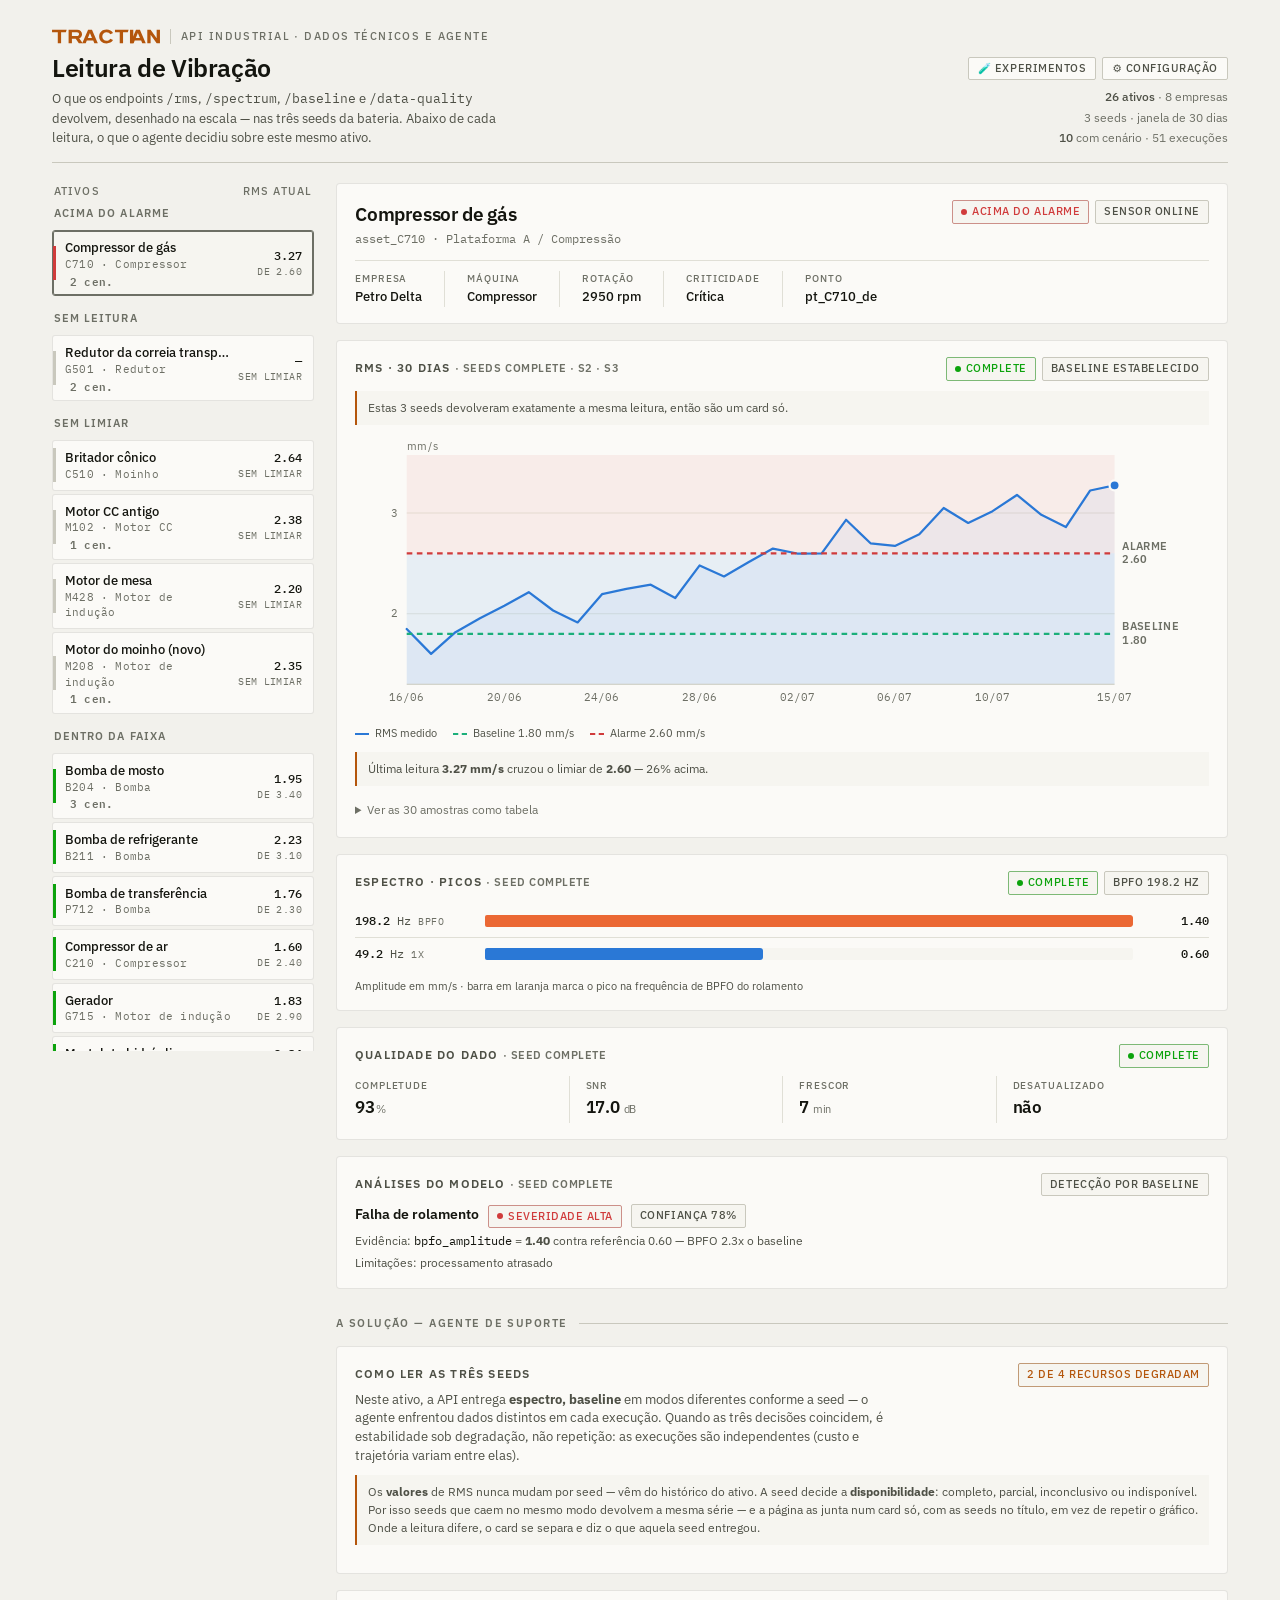
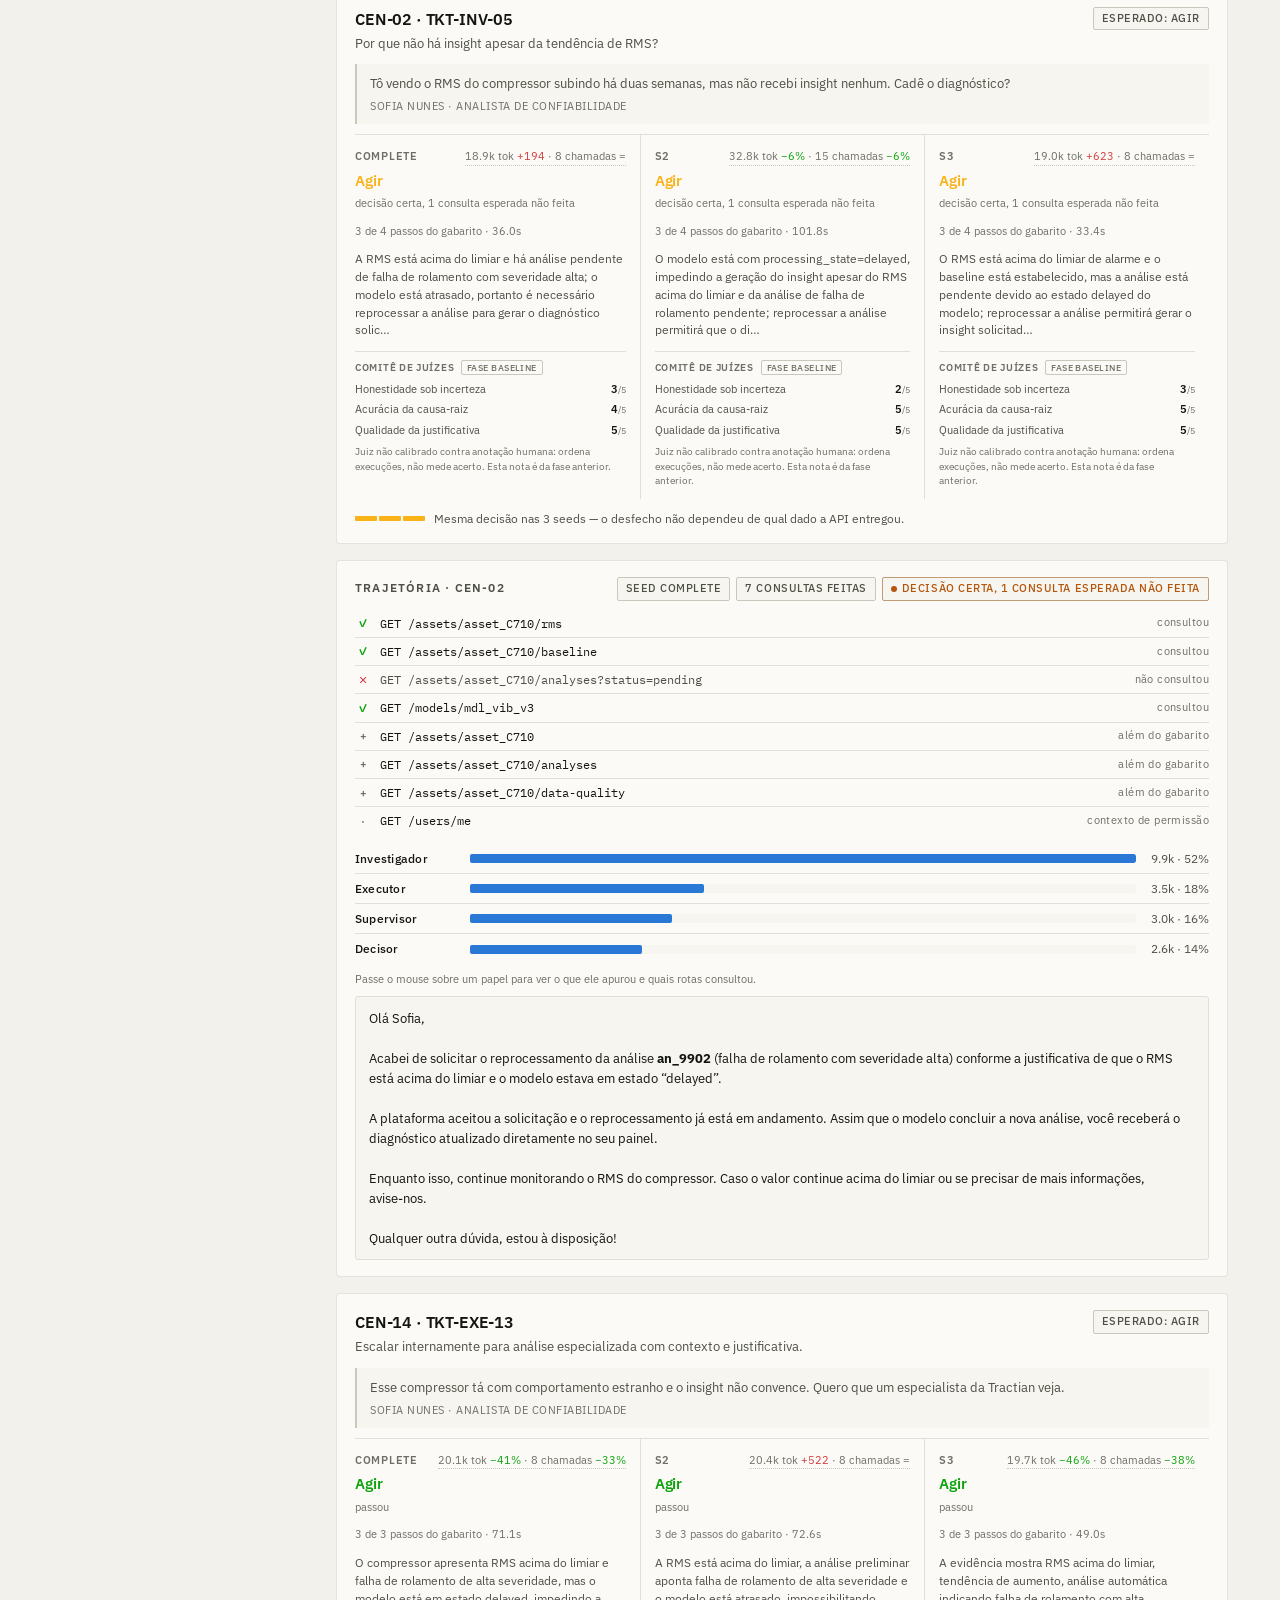
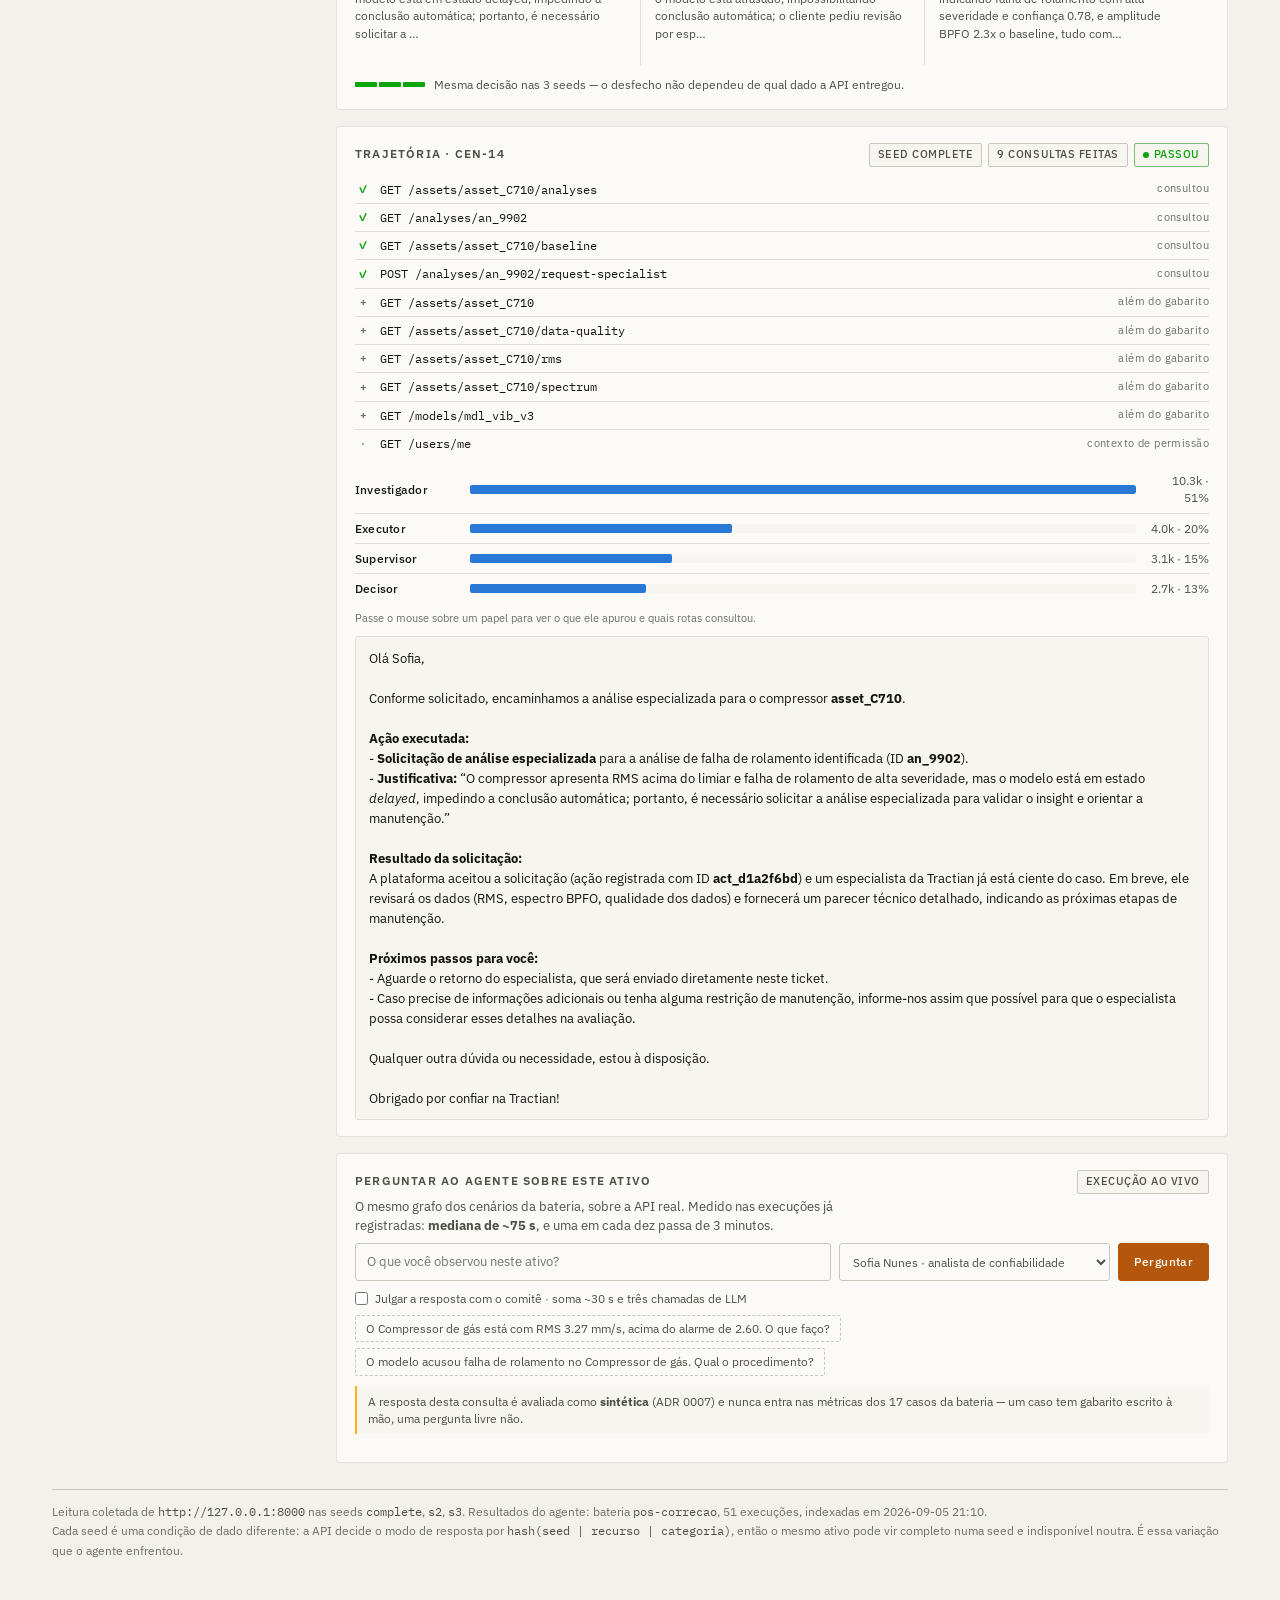
==== solution/painel/leitura/index.html @ 68d1bdef "feat: implementa front, hipoteses, refatoração de pastas e organização geral" ====
<!doctype html>
<html lang="pt-BR">
<head>
<meta charset="utf-8">
<meta name="viewport" content="width=device-width,initial-scale=1">
<title>Leitura de Vibração · Agente de Suporte</title>
<link rel="stylesheet" href="https://fonts.googleapis.com/css2?family=IBM+Plex+Mono:wght@400;500;600&family=IBM+Plex+Sans:wght@400;500;600;700&display=swap">
<link rel="stylesheet" href="leitura.css">
</head>
<body>
<div class="wrap">
  <header class="top">
    <div>
      <div class="marca-wrap">
        <span id="marca"></span>
        <span class="marca-div"></span>
        <span class="eyebrow">API industrial &middot; dados técnicos e agente</span>
      </div>
      <h1>Leitura de Vibração</h1>
      <p class="sub">O que os endpoints <code class="mono">/rms</code>, <code class="mono">/spectrum</code>, <code class="mono">/baseline</code> e <code class="mono">/data-quality</code> devolvem, desenhado na escala &mdash; nas três seeds da bateria. Abaixo de cada leitura, o que o agente decidiu sobre este mesmo ativo.</p>
    </div>
    <div>
      <div class="switches">
        <button class="sw" id="sw-exp">🧪 Experimentos</button>
        <button class="sw" id="sw-eng">⚙ Configuração</button>
      </div>
      <div class="src" id="src"></div>
    </div>
  </header>

  <div class="cols">
    <aside class="aside">
      <div class="list-hd"><span>Ativos</span><span>RMS atual</span></div>
      <div class="items" id="items" role="list"></div>
    </aside>

    <main class="panel" id="panel"></main>
  </div>

  <footer class="foot" id="foot"></footer>
</div>

<!-- painel de configuração: tema, política de evidência, metodologia -->
<div class="eng" id="eng" role="dialog" aria-modal="true" aria-labelledby="eng-t">
  <div class="eng-cx">
    <div class="eng-hd">
      <div>
        <h2 id="eng-t">Configuração</h2>
        <p>Aparência da página e as escolhas de método que a bateria mediu.</p>
      </div>
      <button class="eng-x" id="eng-x" aria-label="Fechar">×</button>
    </div>
    <div id="eng-corpo"></div>
  </div>
</div>

<!-- experimentos: as cinco hipóteses, com o veredito derivado dos traces em disco -->
<div class="eng" id="exp" role="dialog" aria-modal="true" aria-labelledby="exp-t">
  <div class="eng-cx">
    <div class="eng-hd">
      <div>
        <h2 id="exp-t">Experimentos</h2>
        <p>As cinco hipóteses que este projeto testou, o que cada uma provou e como reproduzi-la.</p>
      </div>
      <button class="eng-x" id="exp-x" aria-label="Fechar">×</button>
    </div>
    <div id="exp-corpo"></div>
  </div>
</div>

<div class="dica" id="dica" role="tooltip" aria-hidden="true"></div>

<script type="module" src="leitura.js"></script>
</body>
</html>
---- solution/painel/leitura/leitura.css ----
/* Leitura de Vibracao + Agente de Suporte
 *
 * O sistema visual vem do artefato de referencia e nao foi redesenhado: mesmos tokens,
 * mesma escala tipografica, mesmos paddings (.wrap = 28px 22px 56px, .card = 16px 18px).
 * O que este arquivo acrescenta e (a) o tema Tractian, alternativo ao padrao, e
 * (b) as classes da secao do agente, que reusam .card/.chip/.spec em vez de inventar.
 */

/* ---------------- tema padrao: o do artefato ---------------- */
:root{
  color-scheme: light;
  --plane:#f2f1ec; --surface:#fbfaf7; --surface-2:#f6f5f0;
  /* --ink-3 escurecido de #84867a para #6d6f65: o tom original dava 3.3-3.5:1 sobre as
     tres superficies claras, abaixo dos 4.5:1 de AA, e e a cor que carrega rodape,
     rotulos de seed e metadados das colunas. Mesmo matiz, um passo mais escuro. */
  --ink:#14150f; --ink-2:#4e5046; --ink-3:#6d6f65;
  --rule:#e0dfd6; --rule-2:#c9c8bd; --hair:rgba(20,21,15,.10);
  --accent:#b4560c;
  --s1:#2a78d6; --s2:#eb6834; --s3:#1baf7a;
  --good:#0ca30c; --warn:#fab219; --serious:#ec835a; --crit:#d03b3b;
  --grid:#e6e5dc; --band:rgba(42,120,214,.09); --alarm-band:rgba(208,59,59,.07);
  --shadow:0 1px 2px rgba(20,21,15,.05);
}
@media (prefers-color-scheme: dark){
  :root:not([data-theme="light"]){
    color-scheme: dark;
    --plane:#0e0f0d; --surface:#181916; --surface-2:#1f201c;
    --ink:#f4f3ec; --ink-2:#b6b8aa; --ink-3:#86887d;
    --rule:#2b2c27; --rule-2:#3a3b34; --hair:rgba(244,243,236,.10);
    --accent:#e2903f;
    --s1:#3987e5; --s2:#d95926; --s3:#199e70;
    --grid:#252620; --band:rgba(57,135,229,.13); --alarm-band:rgba(208,59,59,.10);
    --shadow:0 1px 2px rgba(0,0,0,.4);
  }
}
:root[data-theme="dark"]{
  color-scheme: dark;
  --plane:#0e0f0d; --surface:#181916; --surface-2:#1f201c;
  --ink:#f4f3ec; --ink-2:#b6b8aa; --ink-3:#86887d;
  --rule:#2b2c27; --rule-2:#3a3b34; --hair:rgba(244,243,236,.10);
  --accent:#e2903f;
  --s1:#3987e5; --s2:#d95926; --s3:#199e70;
  --grid:#252620; --band:rgba(57,135,229,.13); --alarm-band:rgba(208,59,59,.10);
  --shadow:0 1px 2px rgba(0,0,0,.4);
}

/* ---------------- tema Tractian, opcional ----------------
   O azul e o acento da marca (barra de navegacao e botoes primarios do produto);
   o plano vai a branco/cinza-frio. A geometria nao muda: so as cores. */
:root[data-brand="tractian"]{
  --plane:#eef2f7; --surface:#ffffff; --surface-2:#f5f8fc;
  --ink:#0d1b2a; --ink-2:#41546b; --ink-3:#617082; /* AA sobre as tres superficies claras */
  --rule:#dde5ee; --rule-2:#c2cedd; --hair:rgba(13,27,42,.10);
  --accent:#1461b8;
  --s1:#1461b8; --s2:#eb6834; --s3:#12a06f;
  --grid:#e4ebf3; --band:rgba(20,97,184,.09); --alarm-band:rgba(208,59,59,.07);
}
@media (prefers-color-scheme: dark){
  :root[data-brand="tractian"]:not([data-theme="light"]){
    --plane:#080f18; --surface:#101b28; --surface-2:#16232f;
    --ink:#eaf1f8; --ink-2:#a9bccf; --ink-3:#7a8ca3;
    --rule:#22303f; --rule-2:#31414f; --hair:rgba(234,241,248,.10);
    --accent:#4d9bef;
    --s1:#4d9bef; --s2:#d95926; --s3:#12a06f;
    --grid:#1b2836; --band:rgba(77,155,239,.13); --alarm-band:rgba(208,59,59,.10);
  }
}
:root[data-brand="tractian"][data-theme="dark"]{
  --plane:#080f18; --surface:#101b28; --surface-2:#16232f;
  --ink:#eaf1f8; --ink-2:#a9bccf; --ink-3:#7a8ca3;
  --rule:#22303f; --rule-2:#31414f; --hair:rgba(234,241,248,.10);
  --accent:#4d9bef;
  --s1:#4d9bef; --s2:#d95926; --s3:#12a06f;
  --grid:#1b2836; --band:rgba(77,155,239,.13); --alarm-band:rgba(208,59,59,.10);
}

*{box-sizing:border-box}
body{
  margin:0; background:var(--plane); color:var(--ink);
  font-family:"IBM Plex Sans",system-ui,-apple-system,"Segoe UI",sans-serif;
  font-size:14px; line-height:1.5;
  -webkit-font-smoothing:antialiased;
}
.mono{font-family:"IBM Plex Mono",ui-monospace,"SFMono-Regular",Menlo,monospace}
.wrap{max-width:1220px; margin:0 auto; padding:28px 22px 56px}

/* ---- cabecalho ---- */
.top{display:flex; align-items:flex-end; justify-content:space-between; gap:24px; flex-wrap:wrap; padding-bottom:14px; border-bottom:1px solid var(--rule-2)}
.eyebrow{font-size:11px; letter-spacing:.13em; text-transform:uppercase; color:var(--ink-3); font-weight:500}
h1{font-size:25px; line-height:1.15; margin:5px 0 0; font-weight:600; letter-spacing:-.015em; text-wrap:balance}
.sub{color:var(--ink-2); margin:7px 0 0; max-width:60ch; font-size:13px}
.src{text-align:right; font-size:11.5px; color:var(--ink-3); line-height:1.75}
.src b{color:var(--ink-2); font-weight:500}

/* alternador de tema/marca: discreto, no canto do cabecalho */
.switches{display:flex; gap:6px; justify-content:flex-end; margin-bottom:7px}
.sw{
  font:inherit; font-size:10.5px; letter-spacing:.05em; text-transform:uppercase;
  font-weight:500; padding:3px 9px; border-radius:2px; cursor:pointer;
  border:1px solid var(--rule-2); background:var(--surface); color:var(--ink-2);
}
.sw:hover{background:var(--surface-2); border-color:var(--ink-3)}
.sw[aria-pressed="true"]{background:var(--accent); border-color:var(--accent); color:#fff}
.sw:focus-visible{outline:2px solid var(--accent); outline-offset:1px}

/* ---- layout ---- */
.cols{display:grid; grid-template-columns:262px minmax(0,1fr); gap:22px; margin-top:20px; align-items:start}
@media (max-width:900px){.cols{grid-template-columns:1fr}}

/* ---- lista de ativos ---- */
.aside{position:sticky; top:16px; max-height:calc(100vh - 32px); overflow-y:auto}
@media (max-width:900px){.aside{position:static; max-height:none}}
.list-hd{display:flex; justify-content:space-between; align-items:baseline; padding:0 2px 7px; font-size:11px; letter-spacing:.1em; text-transform:uppercase; color:var(--ink-3); font-weight:500}
.plant-lbl{font-size:10.5px; letter-spacing:.1em; text-transform:uppercase; color:var(--ink-3); font-weight:600; padding:12px 2px 5px}
.plant-lbl.first{padding-top:0}
.items{display:flex; flex-direction:column; gap:3px}
.item{
  display:grid; grid-template-columns:3px 1fr auto; align-items:center; gap:9px;
  width:100%; text-align:left; background:var(--surface); color:inherit;
  border:1px solid var(--hair); border-radius:3px; padding:7px 9px 7px 0;
  font:inherit; cursor:pointer; overflow:hidden;
}
.item:hover{background:var(--surface-2); border-color:var(--rule-2)}
.item[aria-current="true"]{background:var(--surface-2); border-color:var(--ink-3); box-shadow:inset 0 0 0 1px var(--ink-3)}
.item:focus-visible{outline:2px solid var(--accent); outline-offset:1px}
.stripe{width:3px; height:34px; background:var(--rule-2)}
.stripe.sev-crit{background:var(--crit)}
.stripe.sev-serious{background:var(--serious)}
.stripe.sev-warn{background:var(--warn)}
.stripe.sev-good{background:var(--good)}
.stripe.sev-none{background:var(--rule-2)}
.i-name{min-width:0}
.i-name b{display:block; font-weight:500; font-size:12.5px; white-space:nowrap; overflow:hidden; text-overflow:ellipsis}
.i-name span{display:block; font-size:10.5px; color:var(--ink-3); letter-spacing:.02em}
.i-val{font-size:12px; font-weight:500; text-align:right; padding-right:2px; font-variant-numeric:tabular-nums}
.i-val small{display:block; font-size:9.5px; color:var(--ink-3); font-weight:400; letter-spacing:.04em; text-transform:uppercase}
/* marca de cobertura: quantos cenarios da bateria passaram por este ativo */
.i-cen{display:inline-block; margin-left:5px; font-size:9.5px; font-weight:600; color:var(--accent); letter-spacing:.03em}

/* ---- painel ---- */
.panel{display:flex; flex-direction:column; gap:16px; min-width:0}
.card{background:var(--surface); border:1px solid var(--hair); border-radius:4px; padding:16px 18px}
.card-hd{display:flex; justify-content:space-between; align-items:baseline; gap:14px; flex-wrap:wrap; margin-bottom:2px}
.card-hd h2{font-size:12px; letter-spacing:.1em; text-transform:uppercase; color:var(--ink-2); margin:0; font-weight:600}

/* ---- identificacao ---- */
.ident{display:flex; justify-content:space-between; align-items:flex-start; gap:18px; flex-wrap:wrap}
.ident h3{margin:0; font-size:19px; font-weight:600; letter-spacing:-.01em}
.ident .id{font-size:12px; color:var(--ink-3); margin-top:2px}
.specs{display:flex; flex-wrap:wrap; margin:12px 0 0; border-top:1px solid var(--rule); padding-top:10px}
.spec{padding-right:22px; margin-right:22px; border-right:1px solid var(--rule)}
.spec.last{border-right:0; margin-right:0; padding-right:0}
.spec dt{font-size:10px; letter-spacing:.09em; text-transform:uppercase; color:var(--ink-3); font-weight:500}
.spec dd{margin:1px 0 0; font-size:13px; font-weight:500; font-variant-numeric:tabular-nums}

/* ---- chips ---- */
.chips{display:flex; gap:6px; flex-wrap:wrap; align-items:center}
.chip{
  display:inline-flex; align-items:center; gap:5px; font-size:10.5px; font-weight:500;
  letter-spacing:.05em; text-transform:uppercase; padding:3px 8px; border-radius:2px;
  border:1px solid var(--rule-2); color:var(--ink-2); background:var(--surface-2); white-space:nowrap;
}
.chip .dot{width:6px; height:6px; border-radius:50%; background:currentColor; flex:none}
.chip.ok{color:var(--good); border-color:color-mix(in srgb, var(--good) 40%, var(--rule-2))}
.chip.warn{color:var(--accent); border-color:color-mix(in srgb, var(--accent) 40%, var(--rule-2))}
.chip.bad{color:var(--crit); border-color:color-mix(in srgb, var(--crit) 40%, var(--rule-2))}

/* ---- grafico ---- */
.plot{width:100%; display:block; overflow:visible}
.plot text{font-family:"IBM Plex Mono",ui-monospace,monospace; font-size:9.5px; fill:var(--ink-3)}
.plot .ax-title{font-family:"IBM Plex Sans",sans-serif; font-size:10px; fill:var(--ink-3); letter-spacing:.06em}
.plot .grid{stroke:var(--grid); stroke-width:1}
.plot .base-axis{stroke:var(--rule-2); stroke-width:1}
.plot .lbl-on-line{font-family:"IBM Plex Sans",sans-serif; font-size:10px; font-weight:600; letter-spacing:.03em}
.legend{display:flex; gap:16px; flex-wrap:wrap; font-size:11px; color:var(--ink-2); padding:8px 0 0}
.legend span{display:inline-flex; align-items:center; gap:6px}
.key{width:14px; height:0; border-top-width:2px; border-top-style:solid; flex:none}
.key.dash{border-top-style:dashed}
.plot-wrap{position:relative; margin-top:6px}

/* tooltip */
.tip{
  position:absolute; pointer-events:none; opacity:0; transition:opacity .1s;
  background:var(--surface); border:1px solid var(--rule-2); border-radius:3px;
  padding:6px 9px; font-size:11.5px; box-shadow:0 3px 10px rgba(0,0,0,.13);
  white-space:nowrap; z-index:5; font-variant-numeric:tabular-nums;
}
.tip.on{opacity:1}
.tip b{font-size:13px; font-weight:600; display:block}
.tip i{font-style:normal; color:var(--ink-3); font-size:10.5px; letter-spacing:.04em}
.tip .st{display:block; margin-top:2px; font-size:10.5px; font-weight:500}

/* ---- espectro ---- */
.spec-rows{display:flex; flex-direction:column; margin-top:10px}
.srow{display:grid; grid-template-columns:118px minmax(0,1fr) 64px; align-items:center; gap:12px; padding:7px 0; border-top:1px solid var(--rule)}
.srow.first{border-top:0}
.srow .fq{font-size:12px; font-variant-numeric:tabular-nums; color:var(--ink-2)}
.srow .fq b{color:var(--ink); font-weight:500}
.bar-track{height:12px; background:var(--surface-2); border-radius:2px; overflow:hidden}
.bar{height:100%; border-radius:0 3px 3px 0; background:var(--s1)}
.bar.hi{background:var(--s2)}
.srow .amp{font-size:12px; text-align:right; font-variant-numeric:tabular-nums; font-weight:500}
.note-tag{font-size:10px; letter-spacing:.05em; text-transform:uppercase; color:var(--ink-3)}

/* ---- qualidade ---- */
.dq{display:grid; grid-template-columns:repeat(auto-fit,minmax(128px,1fr)); margin:8px 0 0}
.dq > div{padding:2px 16px; border-left:1px solid var(--rule)}
.dq > div.first{border-left:0; padding-left:0}
.dq dt{font-size:10px; letter-spacing:.09em; text-transform:uppercase; color:var(--ink-3); font-weight:500}
.dq dd{margin:2px 0 0; font-size:17px; font-weight:600; font-variant-numeric:tabular-nums; letter-spacing:-.01em}
.dq dd small{font-size:11px; font-weight:400; color:var(--ink-3); margin-left:1px}

/* ---- avisos / vazios ---- */
.empty{
  border:1px dashed var(--rule-2); border-radius:3px; padding:18px;
  color:var(--ink-2); font-size:13px; background:var(--surface-2); margin-top:8px;
}
.empty b{display:block; color:var(--ink); font-weight:600; margin-bottom:3px; font-size:13px}
.note{
  margin-top:10px; padding:8px 11px; border-left:2px solid var(--accent);
  background:var(--surface-2); font-size:12px; color:var(--ink-2);
}
.analysis{display:flex; flex-direction:column; gap:9px; margin-top:8px}
.an{border-top:1px solid var(--rule); padding-top:9px}
.an.first{border-top:0; padding-top:0}
.an-hd{display:flex; align-items:baseline; gap:9px; flex-wrap:wrap}
.an-hd b{font-size:13.5px; font-weight:600}
.ev{font-size:12px; color:var(--ink-2); margin-top:4px}
.ev code{font-family:"IBM Plex Mono",monospace; font-size:11.5px; color:var(--ink)}
.foot{margin-top:26px; padding-top:12px; border-top:1px solid var(--rule-2); font-size:11.5px; color:var(--ink-3); line-height:1.7}
.foot code{font-family:"IBM Plex Mono",monospace; color:var(--ink-2)}
table.tbl{width:100%; border-collapse:collapse; font-size:11.5px; font-variant-numeric:tabular-nums}
table.tbl th,table.tbl td{text-align:right; padding:3px 8px; border-bottom:1px solid var(--rule)}
table.tbl th.l,table.tbl td.l{text-align:left}
table.tbl th{color:var(--ink-3); font-weight:500; font-size:10px; letter-spacing:.07em; text-transform:uppercase}
details.data{margin-top:10px}
details.data summary{font-size:11.5px; color:var(--ink-3); cursor:pointer; padding:3px 0}
details.data summary:hover{color:var(--ink-2)}
.scroll{overflow-x:auto; max-height:230px; overflow-y:auto; margin-top:6px}

/* ================= secao do agente =================
   Comeca aqui o que nao existia no artefato. Reusa .card, .chip, .spec e a mesma
   escala tipografica: nenhuma familia, raio ou padding novo foi introduzido. */

/* marcador de seed em cada card de leitura */
.seed-tag{font-size:10.5px; letter-spacing:.05em; text-transform:uppercase; color:var(--ink-3); font-weight:600}

/* divisor entre a leitura tecnica e a solucao — a virada de assunto da pagina */
.divider{
  display:flex; align-items:center; gap:12px; margin:10px 0 -2px;
  font-size:11px; letter-spacing:.13em; text-transform:uppercase; color:var(--ink-3); font-weight:600;
}
.divider::after{content:""; flex:1; height:1px; background:var(--rule-2)}

/* aviso de fase experimental: a pagina nao pode deixar confundir bateria com producao */
.fase-tag{
  font-size:9.5px; letter-spacing:.06em; padding:2px 7px; border-radius:2px; margin-left:8px;
  border:1px solid var(--accent); color:var(--accent); font-weight:600; text-transform:none;
  font-family:"IBM Plex Mono",ui-monospace,monospace;
}
.fase-aviso{
  margin:0 0 -4px; padding:9px 12px; border-left:2px solid var(--accent);
  background:var(--surface-2); font-size:12px; color:var(--ink-2); line-height:1.55;
}

/* cabecalho do cenario */
.cen-hd{display:flex; justify-content:space-between; align-items:flex-start; gap:16px; flex-wrap:wrap}
.cen-hd h3{margin:0; font-size:16px; font-weight:600; letter-spacing:-.01em}
.cen-q{font-size:12.5px; color:var(--ink-2); margin:3px 0 0; max-width:68ch}
blockquote.msg{
  margin:12px 0 0; padding:9px 13px; border-left:2px solid var(--rule-2);
  background:var(--surface-2); font-size:12.5px; color:var(--ink-2); line-height:1.6;
}
blockquote.msg cite{display:block; margin-top:5px; font-style:normal; font-size:10.5px; letter-spacing:.05em; text-transform:uppercase; color:var(--ink-3)}

/* comparacao das 3 seeds: uma coluna por execucao */
.seeds3{display:grid; grid-template-columns:repeat(3,minmax(0,1fr)); gap:0; margin-top:10px; border-top:1px solid var(--rule)}
@media (max-width:760px){.seeds3{grid-template-columns:1fr}}
.sd{padding:10px 14px; border-left:1px solid var(--rule)}
.sd.first{border-left:0; padding-left:0}
@media (max-width:760px){.sd{border-left:0; border-top:1px solid var(--rule); padding-left:0} .sd.first{border-top:0}}
.sd-hd{display:flex; align-items:baseline; justify-content:space-between; gap:8px}
.sd-seed{font-size:10.5px; letter-spacing:.07em; text-transform:uppercase; color:var(--ink-3); font-weight:600}
.sd-dec{font-size:15px; font-weight:600; margin:4px 0 0; letter-spacing:-.01em}
.sd-meta{font-size:11px; color:var(--ink-3); margin-top:3px; font-variant-numeric:tabular-nums}
.sd-why{font-size:11.5px; color:var(--ink-2); margin-top:6px; line-height:1.55}

/* ---- marca ---- */
.marca{display:block; color:var(--accent)}
.marca-wrap{display:flex; align-items:center; gap:10px; margin-bottom:9px}
.marca-div{width:1px; height:15px; background:var(--rule-2)}

/* ---- dica: o tooltip proprio da pagina ----
   Substitui o `title` nativo, que aparece depois de ~1s, some sozinho, ignora o tema e
   quebra linha onde quer. Este segue o mesmo desenho dos cards: superficie, regua de
   1px, raio 3, mono para dado cru. */
.dica{
  position:fixed; z-index:60; max-width:400px; pointer-events:none;
  opacity:0; transform:translateY(3px); transition:opacity .12s ease, transform .12s ease;
  background:var(--surface); border:1px solid var(--rule-2); border-radius:3px;
  padding:9px 11px; box-shadow:0 6px 22px rgba(0,0,0,.17);
  font-size:11.5px; line-height:1.55; color:var(--ink-2);
}
.dica.on{opacity:1; transform:translateY(0)}
.dica b{color:var(--ink); font-weight:600}
.dica .dica-t{
  display:block; font-size:9.5px; letter-spacing:.09em; text-transform:uppercase;
  color:var(--ink-3); font-weight:600; margin-bottom:5px;
}
/* grade de comparacao: rotulo, antes, seta, depois */
.dica-g{display:grid; grid-template-columns:auto auto 12px auto; gap:2px 7px; align-items:baseline; font-variant-numeric:tabular-nums}
.dica-g .k{color:var(--ink-3); font-size:10.5px}
.dica-g .a{color:var(--ink-3)}
.dica-g .s{color:var(--ink-3); text-align:center}
.dica-g .d{font-weight:600; color:var(--ink)}
.dica-g .g{color:var(--good); font-weight:600}
.dica-g .r{color:var(--crit); font-weight:600}
.dica p{margin:6px 0 0}
.dica p:first-child{margin-top:0}
.dica code{font-family:"IBM Plex Mono",ui-monospace,monospace; font-size:10.5px; color:var(--ink)}
/* fatos apurados, um por linha, com o valor destacado */
.dica-f{display:flex; flex-direction:column; gap:3px}
.dica-f span{font-family:"IBM Plex Mono",ui-monospace,monospace; font-size:10.5px; color:var(--ink-2)}
.dica-f span b{color:var(--ink)}
.dica-f span i{font-style:normal; color:var(--ink-3)}

/* qualquer coisa que abre dica */
[data-dica]{cursor:help}
.sd-meta.custo{border-bottom:1px dotted var(--rule-2); display:inline-block}

/* comite de juizes, dentro da coluna da seed */
.juiz{margin-top:9px; padding-top:8px; border-top:1px solid var(--rule)}
.juiz-hd{font-size:10px; letter-spacing:.07em; text-transform:uppercase; color:var(--ink-3); font-weight:600; margin-bottom:4px}
.juiz-fase{
  font-size:9px; letter-spacing:.05em; padding:1px 5px; border-radius:2px; margin-left:4px;
  border:1px solid var(--rule-2); color:var(--ink-3); font-weight:500;
}
.juiz-l{display:flex; justify-content:space-between; align-items:baseline; gap:8px; font-size:11px; color:var(--ink-2); padding:2px 0; cursor:help}
.juiz-n{font-variant-numeric:tabular-nums; font-weight:600; color:var(--ink)}
.juiz-n small{font-size:9px; font-weight:400; color:var(--ink-3)}
.juiz-nota{margin:5px 0 0; font-size:10px; line-height:1.45; color:var(--ink-3)}

/* barra de concordancia entre seeds */
.agree{display:flex; align-items:center; gap:9px; margin-top:11px; font-size:11.5px; color:var(--ink-2)}
.agree-bar{display:flex; gap:2px; flex:none}
.agree-bar i{width:22px; height:5px; border-radius:1px; background:var(--rule-2)}
.agree-bar i.ok{background:var(--good)}
.agree-bar i.bad{background:var(--crit)}
.agree-bar i.warn{background:var(--warn)}

/* trajetoria: passos esperados x percorridos */
.traj{display:flex; flex-direction:column; margin-top:9px}
.tstep{display:grid; grid-template-columns:16px minmax(0,1fr) auto; align-items:center; gap:9px; padding:5px 0; border-top:1px solid var(--rule); font-size:12px}
.tstep.first{border-top:0}
.tstep .mk{font-size:11px; text-align:center; font-weight:600}
.tstep.hit .mk{color:var(--good)}
.tstep.miss .mk{color:var(--crit)}
.tstep.extra .mk{color:var(--ink-3)}
.tstep .st{font-family:"IBM Plex Mono",ui-monospace,monospace; font-size:11.5px; overflow:hidden; text-overflow:ellipsis; white-space:nowrap}
.tstep.miss .st{color:var(--ink-2)}
.tstep .rt{font-size:10.5px; color:var(--ink-3); letter-spacing:.04em; white-space:nowrap}

/* papeis do agente: quem falou, com que custo */
.roles{display:flex; flex-direction:column; margin-top:9px}
.role{display:grid; grid-template-columns:104px minmax(0,1fr) 62px; align-items:center; gap:11px; padding:6px 0; border-top:1px solid var(--rule)}
.role.first{border-top:0}
.role-n{font-size:11.5px; font-weight:500; letter-spacing:.02em}
.role-b{height:9px; background:var(--surface-2); border-radius:2px; overflow:hidden}
.role-b i{display:block; height:100%; background:var(--s1); border-radius:0 2px 2px 0}
.role-t{font-size:11.5px; text-align:right; font-variant-numeric:tabular-nums; color:var(--ink-2)}

.roles-dica{margin:8px 0 0; font-size:10.5px; color:var(--ink-3)}

/* achados apurados por cada papel */
.finds{display:flex; flex-direction:column; gap:7px; margin-top:8px}
.find{border-left:2px solid var(--rule-2); padding:4px 0 4px 11px}
.find b{display:block; font-size:10.5px; letter-spacing:.06em; text-transform:uppercase; color:var(--ink-3); font-weight:600}
.find p{margin:2px 0 0; font-size:12px; color:var(--ink-2); line-height:1.55}

/* resposta final ao cliente */
.answer{margin-top:9px; padding:11px 13px; background:var(--surface-2); border:1px solid var(--rule); border-radius:3px; font-size:12.5px; line-height:1.6; color:var(--ink); white-space:pre-wrap}

/* ---- consulta ao vivo ---- */
.ask{display:flex; gap:8px; margin-top:9px; flex-wrap:wrap}
.ask input{
  flex:1; min-width:220px; font:inherit; font-size:13px; padding:8px 11px;
  border:1px solid var(--rule-2); border-radius:3px; background:var(--surface); color:var(--ink);
}
.ask input:focus{outline:2px solid var(--accent); outline-offset:-1px; border-color:var(--accent)}
.ask select{
  font:inherit; font-size:12px; padding:8px 9px; border:1px solid var(--rule-2);
  border-radius:3px; background:var(--surface); color:var(--ink-2);
}
.btn{
  font:inherit; font-size:12px; font-weight:500; letter-spacing:.03em; padding:8px 15px;
  border-radius:3px; cursor:pointer; border:1px solid var(--accent);
  background:var(--accent); color:#fff;
}
.btn:hover{filter:brightness(1.08)}
.btn:disabled{opacity:.55; cursor:default; filter:none}
.btn:focus-visible{outline:2px solid var(--ink); outline-offset:2px}
.btn.ghost{background:var(--surface); color:var(--ink-2); border-color:var(--rule-2)}
.btn.ghost:hover{background:var(--surface-2); border-color:var(--ink-3)}

/* opcao de julgar a consulta: custo declarado na propria linha */
.ask-juiz{display:flex; align-items:center; gap:7px; margin-top:9px; font-size:11.5px; color:var(--ink-2); cursor:pointer}
.ask-juiz input{accent-color:var(--accent); margin:0; cursor:pointer}
.ask-juiz b{color:var(--ink-3); font-weight:400}

/* sugestoes de pergunta, derivadas do estado real do ativo */
.hints{display:flex; gap:6px; flex-wrap:wrap; margin-top:8px}
.hint{
  font:inherit; font-size:11.5px; padding:4px 10px; border-radius:2px; cursor:pointer;
  border:1px dashed var(--rule-2); background:transparent; color:var(--ink-2); text-align:left;
}
.hint:hover{border-style:solid; border-color:var(--ink-3); background:var(--surface-2)}

/* papeis acendendo durante a execucao */
.live{display:flex; gap:7px; flex-wrap:wrap; margin-top:10px; align-items:center}
.pip{
  display:inline-flex; align-items:center; gap:5px; font-size:10.5px; letter-spacing:.05em;
  text-transform:uppercase; font-weight:500; padding:3px 9px; border-radius:2px;
  border:1px solid var(--rule-2); color:var(--ink-3); background:var(--surface-2);
}
.pip .dot{width:6px; height:6px; border-radius:50%; background:var(--rule-2)}
.pip.on{color:var(--accent); border-color:color-mix(in srgb, var(--accent) 45%, var(--rule-2))}
.pip.on .dot{background:var(--accent); animation:pulse 1.1s ease-in-out infinite}
.pip.done{color:var(--good); border-color:color-mix(in srgb, var(--good) 40%, var(--rule-2))}
.pip.done .dot{background:var(--good)}
@keyframes pulse{0%,100%{opacity:1}50%{opacity:.3}}
.elapsed{font-size:11px; color:var(--ink-3); font-variant-numeric:tabular-nums; margin-left:2px}

/* ---- registrar como cenario, e o veredito humano ----
   Reusa `.ask`, `.btn.ghost` e `.note` da consulta: e a mesma caixa de interacao, um
   passo depois. O que se acrescenta aqui e so a separacao do bloco acima. */
.reg{margin-top:12px; padding-top:11px; border-top:1px solid var(--rule)}
.vh{margin-top:11px; padding:9px 11px; background:var(--surface-2); border-left:2px solid var(--accent)}
.vh-hd{font-size:11px; letter-spacing:.08em; text-transform:uppercase; color:var(--ink-3); font-weight:600}
.vh .ask{margin-top:7px}
.vh .btn[aria-pressed="true"]{background:var(--accent); border-color:var(--accent); color:#fff}
.vh .note{margin-top:8px}

/* um cenario registrado por bloco, separados por regua — nao sao cards proprios: sao
   itens de um card, e cada um com moldura competiria com os cenarios da bateria */
.cen-reg{margin-top:12px; padding-top:11px; border-top:1px solid var(--rule)}
.cen-reg-hd{display:flex; justify-content:space-between; align-items:flex-start; gap:14px; flex-wrap:wrap}
.cen-reg-hd h3{margin:0; font-size:14px; font-weight:600; letter-spacing:-.01em}
.cen-reg .id{font-size:11px; color:var(--ink-3); margin-top:2px}
.cen-reg blockquote.msg{margin-top:8px}

/* selo de fronteira: consulta livre nunca entra nas metricas dos cenarios */
.synth{
  margin-top:10px; padding:7px 11px; border-left:2px solid var(--warn);
  background:var(--surface-2); font-size:11.5px; color:var(--ink-2);
}

/* ---- painel de configuracao ----
   Tema, politica de evidencia e metodologia saem do cabecalho e vao para ca: eram tres
   assuntos disputando o canto superior com a procedencia dos dados. */
.eng{
  position:fixed; inset:0; z-index:80; display:none;
  align-items:flex-start; justify-content:center; padding:48px 20px;
  background:color-mix(in srgb, var(--plane) 62%, transparent);
  backdrop-filter:blur(7px) saturate(.9);
  -webkit-backdrop-filter:blur(7px) saturate(.9);
  overflow-y:auto;
}
.eng[open]{display:flex}
.eng-cx{
  width:100%; max-width:620px; background:var(--surface);
  border:1px solid var(--rule-2); border-radius:5px;
  box-shadow:0 18px 50px rgba(0,0,0,.24); padding:20px 22px 22px;
  animation:sobe .16s ease;
}
@keyframes sobe{from{opacity:0; transform:translateY(8px)}to{opacity:1; transform:none}}
.eng-hd{display:flex; justify-content:space-between; align-items:flex-start; gap:16px; padding-bottom:12px; border-bottom:1px solid var(--rule)}
.eng-hd h2{margin:0; font-size:17px; font-weight:600; letter-spacing:-.01em}
.eng-hd p{margin:3px 0 0; font-size:12px; color:var(--ink-2)}
.eng-x{
  font:inherit; font-size:17px; line-height:1; padding:5px 9px; cursor:pointer;
  background:none; border:1px solid var(--rule-2); border-radius:3px; color:var(--ink-2);
}
.eng-x:hover{background:var(--surface-2); border-color:var(--ink-3); color:var(--ink)}
.eng-x:focus-visible{outline:2px solid var(--accent); outline-offset:1px}
.eng-s{padding:14px 0; border-bottom:1px solid var(--rule)}
.eng-s:last-child{border-bottom:0; padding-bottom:0}
.eng-s h3{margin:0 0 3px; font-size:11px; letter-spacing:.09em; text-transform:uppercase; color:var(--ink-3); font-weight:600}
.eng-s p{margin:0 0 9px; font-size:12px; color:var(--ink-2); line-height:1.55}
.eng-s p:last-child{margin-bottom:0}
.eng-lin{display:flex; gap:7px; flex-wrap:wrap; align-items:center}
.eng-lin .sw{font-size:11px; padding:5px 11px}
/* comparacao das duas politicas de evidencia */
.pol{display:grid; grid-template-columns:1fr 1fr; gap:0; margin-top:4px; border:1px solid var(--rule); border-radius:3px; overflow:hidden}
@media (max-width:520px){.pol{grid-template-columns:1fr}}
.pol-c{padding:11px 13px; border-left:1px solid var(--rule); background:var(--surface)}
.pol-c.first{border-left:0}
@media (max-width:520px){.pol-c{border-left:0; border-top:1px solid var(--rule)} .pol-c.first{border-top:0}}
.pol-c[aria-current="true"]{background:var(--surface-2); box-shadow:inset 2px 0 0 var(--accent)}
.pol-n{font-family:"IBM Plex Mono",ui-monospace,monospace; font-size:12px; font-weight:600; color:var(--ink)}
.pol-d{font-size:11.5px; color:var(--ink-2); margin:4px 0 8px; line-height:1.5}
.pol-m{font-size:11px; color:var(--ink-3); font-variant-numeric:tabular-nums}
/* card clicavel: carrega a bateria que rodou aquela politica */
.pol-c.pol-clic{cursor:pointer}
.pol-c.pol-clic:hover{background:var(--surface-2)}
.pol-c.pol-clic:focus-visible{outline:2px solid var(--accent); outline-offset:-2px}
.pol-x{
  margin-top:8px; padding-top:7px; border-top:1px solid var(--rule);
  font-size:10.5px; letter-spacing:.05em; text-transform:uppercase; font-weight:600;
  color:var(--ink-3);
}
.pol-c[aria-current="true"] .pol-x{color:var(--accent)}
.pol-ir{color:var(--accent)}
.pol-c.pol-clic:hover .pol-ir{text-decoration:underline}
.pol-off{color:var(--ink-3); font-weight:400; text-transform:none; letter-spacing:0; font-style:italic}
/* metricas do experimento, em linhas comparaveis */
.exp{display:flex; flex-direction:column; margin-top:2px}
.exp-l{display:grid; grid-template-columns:1fr auto auto 12px auto; gap:8px; align-items:baseline; padding:5px 0; border-top:1px solid var(--rule); font-size:12px; font-variant-numeric:tabular-nums}
.exp-l.first{border-top:0}
.exp-k{color:var(--ink-2)}
.exp-a{color:var(--ink-3); font-size:11.5px}
.exp-s{color:var(--ink-3); text-align:center}
.exp-d{font-weight:600}
.exp-g{color:var(--good)}
.exp-r{color:var(--crit)}

/* ---------------- aba de experimentos ----------------
   Reusa .eng (mesmo modal), .eng-s, .chip e os tokens existentes. Nenhuma familia
   tipografica, raio ou padding novo: as regras abaixo so compoem o que ja existe. */

/* A caixa de configuracao cabe numa tela; a de experimentos tem cinco hipoteses e nao
   cabe. Com o cabecalho rolando junto, quem esta no EXP-07 perde o botao de fechar e o
   titulo que diz onde esta — entao aqui a caixa rola por dentro e o cabecalho fica.
   Vale so para #exp: mexer no .eng-cx generico mudaria a configuracao de tabela. */
#exp .eng-cx{display:flex; flex-direction:column; max-height:calc(100vh - 96px)}
#exp .eng-hd{flex:none}
#exp #exp-corpo{overflow-y:auto; min-height:0; margin:0 -22px; padding:0 22px}
.xp{display:flex; flex-direction:column; gap:0}
.xp-i{padding:13px 0; border-top:1px solid var(--rule)}
.xp-i:first-child{border-top:0; padding-top:2px}
.xp-hd{display:flex; align-items:baseline; gap:9px; flex-wrap:wrap}
.xp-id{
  font-family:"IBM Plex Mono",ui-monospace,monospace; font-size:11px; font-weight:600;
  color:var(--ink-3); letter-spacing:.03em;
}
.xp-t{font-size:13.5px; font-weight:600; color:var(--ink); margin:0}
.xp-n{margin-left:auto; font-size:11px; color:var(--ink-3); font-variant-numeric:tabular-nums}
.xp-h{margin:5px 0 0; font-size:12.5px; color:var(--ink-2); line-height:1.55}
.xp-r{margin:6px 0 0; font-size:12px; color:var(--ink-2); line-height:1.55}
/* como reproduzir na propria pagina: o unico texto que pede acao do leitor */
.xp-go{
  margin:8px 0 0; padding:7px 10px; border-left:2px solid var(--accent);
  background:var(--surface-2); font-size:11.5px; color:var(--ink-2); line-height:1.5;
}
/* veredito: reusa o vocabulario de cor dos chips, sem inventar estado novo */
.xp-v{font-size:10.5px; letter-spacing:.06em; text-transform:uppercase; font-weight:600}
.xp-v.ok{color:var(--good)}
.xp-v.no{color:var(--crit)}
.xp-v.pend{color:var(--ink-3)}
/* placar do EXP-07: tres numeros que se leem juntos */
.xp-sc{display:flex; gap:0; margin:10px 0 0; border:1px solid var(--rule); border-radius:3px; overflow:hidden}
.xp-sc>div{flex:1; padding:9px 11px; border-left:1px solid var(--rule); background:var(--surface)}
.xp-sc>div:first-child{border-left:0}
.xp-sc dt{font-size:10px; letter-spacing:.07em; text-transform:uppercase; color:var(--ink-3); font-weight:500; margin:0}
.xp-sc dd{margin:2px 0 0; font-size:16px; font-weight:600; font-variant-numeric:tabular-nums; color:var(--ink)}
.xp-sc dd small{font-size:11px; font-weight:400; color:var(--ink-3)}
.xp-sc .fail dd{color:var(--crit)}
/* os quatro casos mutados, um por linha */
.xp-c{display:flex; flex-direction:column; margin-top:9px; border:1px solid var(--rule); border-radius:3px; overflow:hidden}
.xp-cl{padding:10px 12px; border-top:1px solid var(--rule); background:var(--surface)}
.xp-cl:first-child{border-top:0}
.xp-cl.fail{background:color-mix(in srgb, var(--crit) 5%, var(--surface))}
.xp-ch{display:flex; align-items:baseline; gap:8px; flex-wrap:wrap}
.xp-cn{font-family:"IBM Plex Mono",ui-monospace,monospace; font-size:11px; font-weight:600; color:var(--ink-3)}
.xp-ct{font-size:12.5px; font-weight:600; color:var(--ink)}
.xp-cm{margin:4px 0 0; font-size:11.5px; color:var(--ink-2); line-height:1.5}
.xp-cm code{font-size:11px}
.xp-cb{display:flex; gap:5px; margin-left:auto; flex-wrap:wrap}
/* marcador de nivel: ✔/✘ com o rotulo do que foi medido */
.xp-lv{
  display:inline-flex; align-items:center; gap:4px; padding:2px 7px;
  border:1px solid var(--rule-2); border-radius:2px; font-size:10.5px; font-weight:600;
  letter-spacing:.03em; color:var(--ink-3); background:var(--plane);
}
.xp-lv.ok{color:var(--good); border-color:color-mix(in srgb, var(--good) 40%, var(--rule-2))}
.xp-lv.no{color:var(--crit); border-color:color-mix(in srgb, var(--crit) 40%, var(--rule-2))}

@media (max-width:560px){
  .xp-sc{flex-direction:column}
  .xp-sc>div{border-left:0; border-top:1px solid var(--rule)}
  .xp-sc>div:first-child{border-top:0}
  .xp-cb{margin-left:0; margin-top:6px}
}

@media (prefers-reduced-motion:reduce){*{transition:none!important; animation:none!important}}
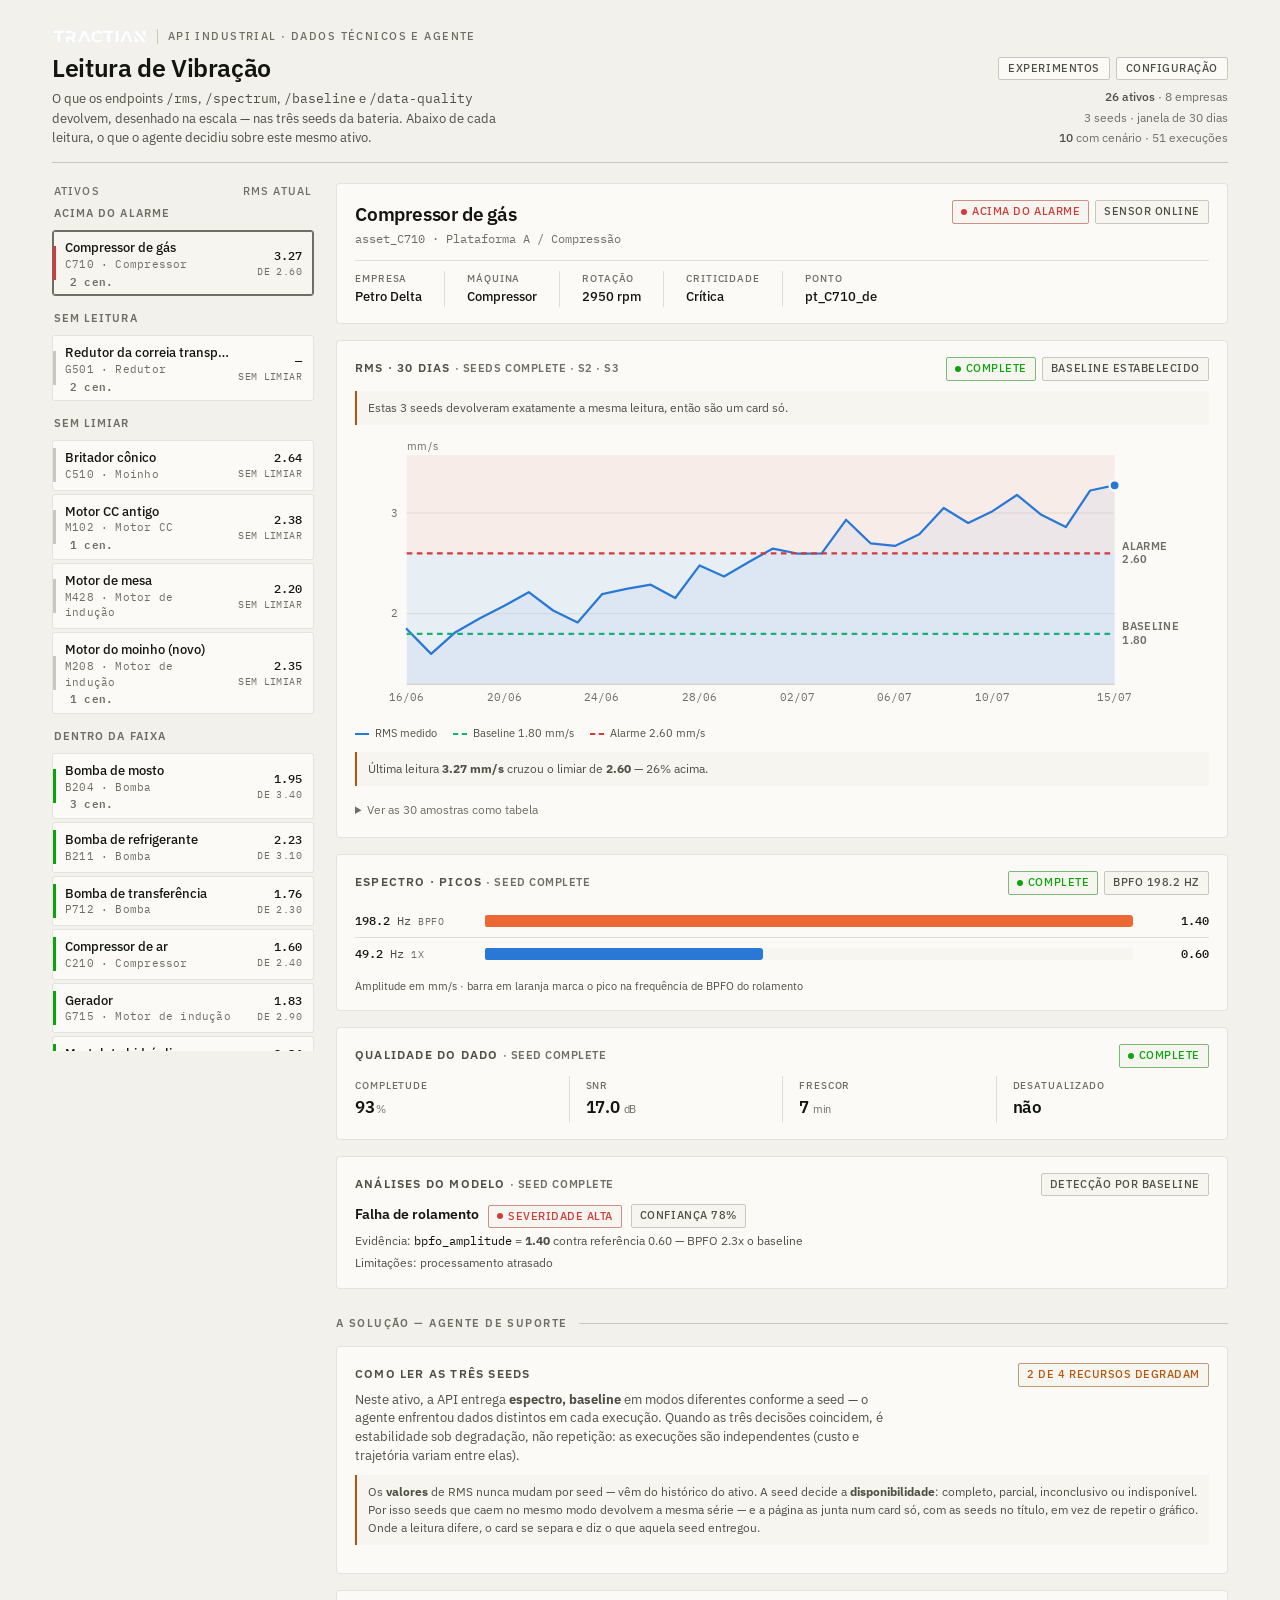
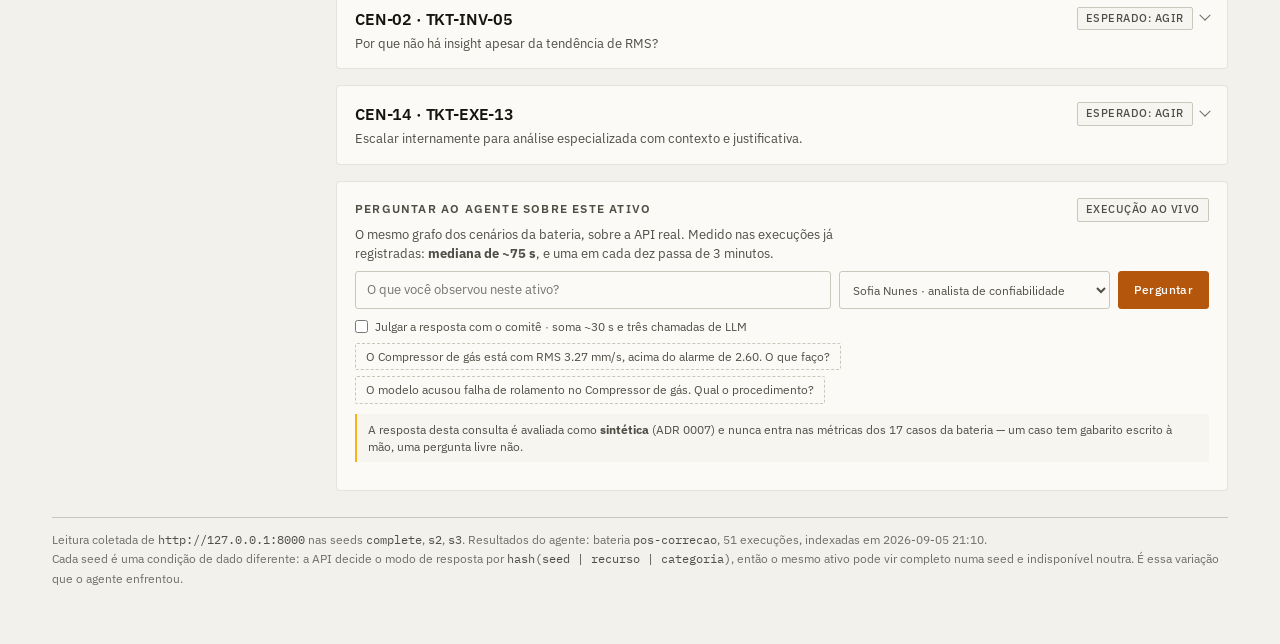
==== commit 51305df9: "feat: implementa alterações nas métrica e nos traces novos" ====
--- a/solution/painel/leitura/index.html
+++ b/solution/painel/leitura/index.html
@@ -21,8 +21,8 @@
     </div>
     <div>
       <div class="switches">
-        <button class="sw" id="sw-exp">🧪 Experimentos</button>
-        <button class="sw" id="sw-eng">⚙ Configuração</button>
+        <button class="sw" id="sw-exp">Experimentos</button>
+        <button class="sw" id="sw-eng">Configuração</button>
       </div>
       <div class="src" id="src"></div>
     </div>
@@ -60,7 +60,7 @@
     <div class="eng-hd">
       <div>
         <h2 id="exp-t">Experimentos</h2>
-        <p>As cinco hipóteses que este projeto testou, o que cada uma provou e como reproduzi-la.</p>
+        <p>Cada hipótese com as execuções reais que a testaram.</p>
       </div>
       <button class="eng-x" id="exp-x" aria-label="Fechar">×</button>
     </div>
--- a/solution/painel/leitura/leitura.css
+++ b/solution/painel/leitura/leitura.css
@@ -48,7 +48,11 @@
    O azul e o acento da marca (barra de navegacao e botoes primarios do produto);
    o plano vai a branco/cinza-frio. A geometria nao muda: so as cores. */
 :root[data-brand="tractian"]{
-  --plane:#eef2f7; --surface:#ffffff; --surface-2:#f5f8fc;
+  /* --surface era #ffffff. Branco puro num painel lido por turnos longos vira o unico
+     ponto sem temperatura da tela: os cards saltam do plano por brilho em vez de por
+     regua, e o contraste com --plane fica maior do que a hierarquia pede. #fcfdfe
+     mantem os cards como a camada mais clara, na mesma familia fria do resto. */
+  --plane:#eef2f7; --surface:#fcfdfe; --surface-2:#f5f8fc;
   --ink:#0d1b2a; --ink-2:#41546b; --ink-3:#617082; /* AA sobre as tres superficies claras */
   --rule:#dde5ee; --rule-2:#c2cedd; --hair:rgba(13,27,42,.10);
   --accent:#1461b8;
@@ -266,6 +270,26 @@
 /* cabecalho do cenario */
 .cen-hd{display:flex; justify-content:space-between; align-items:flex-start; gap:16px; flex-wrap:wrap}
 .cen-hd h3{margin:0; font-size:16px; font-weight:600; letter-spacing:-.01em}
+
+/* Cada cenario e um acordeao: o cabecalho e o botao, o resto nasce fechado.
+   O `.cen-tg` e um <button>, entao precisa desfazer o estilo de botao do agente
+   do usuario para continuar identico ao cabecalho que era uma <div>. */
+.cens{display:flex; flex-direction:column; gap:16px}
+.cen-tg{
+  width:100%; text-align:left; background:none; border:0; padding:0; margin:0;
+  color:inherit; font:inherit; cursor:pointer;
+}
+.cen-tg:hover h3{color:var(--accent)}
+.cen-tg:focus-visible{outline:2px solid var(--accent); outline-offset:4px; border-radius:2px}
+.cen-caret{
+  width:8px; height:8px; margin-left:2px; border-right:1.5px solid var(--ink-3);
+  border-bottom:1.5px solid var(--ink-3); transform:rotate(45deg) translate(-2px,-2px);
+  transition:transform .15s ease;
+}
+.cen-tg[aria-expanded="true"] .cen-caret{transform:rotate(225deg) translate(-1px,-1px)}
+/* A trajetoria era um card proprio; dentro do corpo ela e so uma secao separada
+   por um fio, para o encapsulado nao virar card dentro de card. */
+.cen-traj{margin-top:16px; padding-top:14px; border-top:1px solid var(--rule-2)}
 .cen-q{font-size:12.5px; color:var(--ink-2); margin:3px 0 0; max-width:68ch}
 blockquote.msg{
   margin:12px 0 0; padding:9px 13px; border-left:2px solid var(--rule-2);
@@ -286,7 +310,7 @@
 .sd-why{font-size:11.5px; color:var(--ink-2); margin-top:6px; line-height:1.55}
 
 /* ---- marca ---- */
-.marca{display:block; color:var(--accent)}
+.marca{display:block; width:auto}
 .marca-wrap{display:flex; align-items:center; gap:10px; margin-bottom:9px}
 .marca-div{width:1px; height:15px; background:var(--rule-2)}
 
@@ -544,13 +568,6 @@
 }
 .xp-t{font-size:13.5px; font-weight:600; color:var(--ink); margin:0}
 .xp-n{margin-left:auto; font-size:11px; color:var(--ink-3); font-variant-numeric:tabular-nums}
-.xp-h{margin:5px 0 0; font-size:12.5px; color:var(--ink-2); line-height:1.55}
-.xp-r{margin:6px 0 0; font-size:12px; color:var(--ink-2); line-height:1.55}
-/* como reproduzir na propria pagina: o unico texto que pede acao do leitor */
-.xp-go{
-  margin:8px 0 0; padding:7px 10px; border-left:2px solid var(--accent);
-  background:var(--surface-2); font-size:11.5px; color:var(--ink-2); line-height:1.5;
-}
 /* veredito: reusa o vocabulario de cor dos chips, sem inventar estado novo */
 .xp-v{font-size:10.5px; letter-spacing:.06em; text-transform:uppercase; font-weight:600}
 .xp-v.ok{color:var(--good)}
@@ -564,12 +581,6 @@
 .xp-sc dd{margin:2px 0 0; font-size:16px; font-weight:600; font-variant-numeric:tabular-nums; color:var(--ink)}
 .xp-sc dd small{font-size:11px; font-weight:400; color:var(--ink-3)}
 .xp-sc .fail dd{color:var(--crit)}
-/* os quatro casos mutados, um por linha */
-.xp-c{display:flex; flex-direction:column; margin-top:9px; border:1px solid var(--rule); border-radius:3px; overflow:hidden}
-.xp-cl{padding:10px 12px; border-top:1px solid var(--rule); background:var(--surface)}
-.xp-cl:first-child{border-top:0}
-.xp-cl.fail{background:color-mix(in srgb, var(--crit) 5%, var(--surface))}
-.xp-ch{display:flex; align-items:baseline; gap:8px; flex-wrap:wrap}
 .xp-cn{font-family:"IBM Plex Mono",ui-monospace,monospace; font-size:11px; font-weight:600; color:var(--ink-3)}
 .xp-ct{font-size:12.5px; font-weight:600; color:var(--ink)}
 .xp-cm{margin:4px 0 0; font-size:11.5px; color:var(--ink-2); line-height:1.5}
@@ -584,11 +595,152 @@
 .xp-lv.ok{color:var(--good); border-color:color-mix(in srgb, var(--good) 40%, var(--rule-2))}
 .xp-lv.no{color:var(--crit); border-color:color-mix(in srgb, var(--crit) 40%, var(--rule-2))}
 
+
+/* ---------------- exploradores ----------------
+   Cada experimento traz a amostra que o produziu. As regras abaixo compoem o que ja
+   existe (.xp-sc para o placar, .xp-lv para os marcadores) e acrescentam so a caixa de
+   amostra, a navegacao e o par lado a lado. */
+
+/* a pergunta que abre o experimento: substitui os tres paragrafos de resumo */
+.xp-q{margin:5px 0 0; font-size:12.5px; color:var(--ink-2); line-height:1.55}
+.xp-q b{color:var(--ink); font-weight:600}
+
+/* navegacao entre amostras */
+.xp-nav{display:flex; align-items:center; gap:8px; margin:9px 0 0}
+.xp-nb{
+  width:26px; height:24px; display:inline-flex; align-items:center; justify-content:center;
+  border:1px solid var(--rule-2); border-radius:2px; background:var(--surface);
+  color:var(--ink-2); font-size:12px; cursor:pointer; padding:0;
+}
+.xp-nb:hover:not(:disabled){background:var(--surface-2); border-color:var(--ink-3); color:var(--ink)}
+.xp-nb:disabled{opacity:.35; cursor:default}
+.xp-nb:focus-visible{outline:2px solid var(--accent); outline-offset:1px}
+.xp-np{font-size:11px; color:var(--ink-3); font-variant-numeric:tabular-nums}
+.xp-np b{color:var(--ink); font-weight:600}
+
+/* a amostra: uma execucao real, com o cabecalho que diz de onde ela veio */
+.xp-am{
+  margin:7px 0 0; padding:11px 12px; border:1px solid var(--rule); border-radius:3px;
+  background:var(--surface);
+}
+.xp-am.fail{background:color-mix(in srgb, var(--crit) 5%, var(--surface))}
+.xp-amh{display:flex; align-items:baseline; gap:8px; flex-wrap:wrap}
+.xp-amc{font-family:"IBM Plex Mono",ui-monospace,monospace; font-size:11px; color:var(--ink)}
+.xp-ams{font-size:10.5px; color:var(--ink-3)}
+/* o efeito medido no par, no vocabulario de cor que a pagina ja usa */
+.xp-ame{
+  margin-left:auto; font-size:10px; letter-spacing:.06em; text-transform:uppercase;
+  font-weight:600; color:var(--ink-3);
+}
+.xp-ame.corrigiu{color:var(--good)}
+.xp-ame.regrediu, .xp-ame.divergiu{color:var(--crit)}
+.xp-amt{margin:6px 0 0; font-size:11.5px; color:var(--ink-2); line-height:1.5; font-style:italic}
+.xp-amt i{font-style:normal; color:var(--ink-3)}
+
+/* dois (ou tres) bracos lado a lado: e a comparacao que carrega o argumento */
+.xp-par{display:grid; grid-template-columns:1fr 1fr; gap:1px; margin:9px 0 0;
+  background:var(--rule); border:1px solid var(--rule); border-radius:3px; overflow:hidden}
+.xp-par.tres{grid-template-columns:repeat(3,1fr)}
+.xp-br{padding:9px 10px; background:var(--surface-2)}
+.xp-brt{font-size:10px; letter-spacing:.07em; text-transform:uppercase; color:var(--ink-3); font-weight:600}
+.xp-brn{display:block; letter-spacing:0; text-transform:none; font-weight:400; font-size:10px; margin-top:1px}
+.xp-brd{margin:4px 0 0; font-size:13px; font-weight:600; color:var(--ink)}
+.xp-brd.ok{color:var(--good)}
+.xp-brd.no{color:var(--crit)}
+.xp-brm{display:block; font-size:10px; font-weight:500; letter-spacing:.03em; margin-top:1px}
+.xp-brc{margin:3px 0 0; font-size:10.5px; color:var(--ink-3); font-variant-numeric:tabular-nums}
+.xp-brj{margin:6px 0 0; font-size:11px; color:var(--ink-2); line-height:1.5}
+.xp-brj b{color:var(--ink)}
+
+/* EXP-03: as tres linhas do encontro com a recusa */
+.xp-403{margin:9px 0 0; border:1px solid var(--rule); border-radius:3px; overflow:hidden}
+.xp-4l{display:grid; grid-template-columns:104px 1fr; gap:10px; padding:6px 10px;
+  border-top:1px solid var(--rule); background:var(--surface-2); font-size:11.5px; color:var(--ink-2)}
+.xp-4l:first-child{border-top:0}
+.xp-4k{font-size:10px; letter-spacing:.06em; text-transform:uppercase; color:var(--ink-3); font-weight:600}
+.xp-4l code{font-family:"IBM Plex Mono",ui-monospace,monospace; font-size:10.5px; color:var(--ink)}
+.xp-4l i{font-style:normal; color:var(--ink-3)}
+.xp-4n{color:var(--crit); font-variant-numeric:tabular-nums}
+.xp-4g{color:var(--good); font-weight:500}
+.xp-4r{color:var(--crit); font-weight:600}
+
+/* EXP-04: a tabela em que um contraexemplo apareceria na primeira linha */
+.xp-fil{display:flex; gap:5px; margin:9px 0 0; flex-wrap:wrap}
+.xp-fb{
+  padding:3px 9px; border:1px solid var(--rule-2); border-radius:2px; background:var(--surface);
+  color:var(--ink-2); font:inherit; font-size:10.5px; cursor:pointer;
+}
+.xp-fb:hover{border-color:var(--ink-3); color:var(--ink)}
+.xp-fb.on{background:var(--accent); border-color:var(--accent); color:var(--surface); font-weight:600}
+.xp-fb:focus-visible{outline:2px solid var(--accent); outline-offset:1px}
+.xp-tb{margin:7px 0 0; border:1px solid var(--rule); border-radius:3px; overflow:hidden}
+.xp-tr{display:grid; grid-template-columns:1fr 84px 84px 92px; gap:8px; padding:5px 10px;
+  border-top:1px solid var(--rule); background:var(--surface); font-size:11px;
+  font-variant-numeric:tabular-nums; align-items:baseline}
+.xp-tr:first-child{border-top:0}
+.xp-th{background:var(--surface-2); font-size:10px; letter-spacing:.06em; text-transform:uppercase;
+  color:var(--ink-3); font-weight:600}
+.xp-tr code{font-family:"IBM Plex Mono",ui-monospace,monospace; font-size:10.5px; color:var(--ink)}
+.xp-tr i{font-style:normal; color:var(--ink-3)}
+.xp-tm{color:var(--ink-3)}
+.xp-nota{margin:6px 0 0; font-size:10.5px; color:var(--ink-3); line-height:1.5}
+
+/* metodo e limitacoes: fechado por padrao, porque a amostra e o argumento */
+.xp-mais{
+  margin:9px 0 0; padding:0; border:0; background:none; color:var(--ink-3);
+  font:inherit; font-size:11px; cursor:pointer; letter-spacing:.02em;
+}
+.xp-mais:hover{color:var(--ink)}
+.xp-mais:focus-visible{outline:2px solid var(--accent); outline-offset:2px}
+.xp-det{margin:6px 0 0; padding:9px 11px; border-left:2px solid var(--rule-2); background:var(--surface-2)}
+.xp-det p{margin:0 0 6px; font-size:11.5px; color:var(--ink-2); line-height:1.55}
+.xp-det p:last-child{margin-bottom:0}
+.xp-det b{color:var(--ink)}
+.xp-fonte{font-size:10.5px !important; color:var(--ink-3) !important}
+.xp-fonte code{font-family:"IBM Plex Mono",ui-monospace,monospace; font-size:10px}
+.xp-topo p{font-size:12px}
+
 @media (max-width:560px){
   .xp-sc{flex-direction:column}
   .xp-sc>div{border-left:0; border-top:1px solid var(--rule)}
   .xp-sc>div:first-child{border-top:0}
   .xp-cb{margin-left:0; margin-top:6px}
-}
+  /* os bracos empilham: lado a lado em 320px nao e comparacao, e tres colunas de 100px */
+  .xp-par, .xp-par.tres{grid-template-columns:1fr}
+  .xp-4l{grid-template-columns:1fr; gap:2px}
+  .xp-tr{grid-template-columns:1fr 54px 54px 54px; gap:6px}
+}
+
+/* ---------------- esqueleto de carregamento ----------------
+   O boot busca ~900 KB em quatro arquivos e so entao pinta: ate ai a area util fica
+   vazia, e vazio e indistinguivel de quebrado. O esqueleto ocupa a geometria real que
+   vai chegar — altura de .item na lista, altura de .card no painel — para que a
+   troca nao empurre nada quando os dados entram.
+
+   Sem gradiente varrendo: a pulsacao e da propria superficie, entre --surface-2 e
+   --plane, que sao as duas camadas que a pagina ja usa. */
+.sk{background:var(--surface-2); border-radius:2px; animation:sk 1.4s ease-in-out infinite}
+@keyframes sk{0%,100%{opacity:1}50%{opacity:.45}}
+
+/* lista: mesma caixa do .item (34px de faixa + 7px de padding em cima e embaixo) */
+.sk-item{
+  display:grid; grid-template-columns:3px 1fr auto; align-items:center; gap:9px;
+  background:var(--surface); border:1px solid var(--hair); border-radius:3px;
+  padding:7px 9px 7px 0; margin-bottom:3px;
+}
+.sk-item .sk-st{width:3px; height:34px; border-radius:0}
+.sk-item .sk-n{height:9px; width:62%; margin-bottom:5px}
+.sk-item .sk-s{height:7px; width:38%}
+.sk-item .sk-v{height:9px; width:44px; justify-self:end}
+
+/* painel: um card de identificacao e dois de leitura, as alturas que de fato chegam */
+.sk-card{background:var(--surface); border:1px solid var(--hair); border-radius:4px; padding:16px 18px; margin-bottom:16px}
+.sk-hd{height:10px; width:120px; margin-bottom:14px}
+.sk-t{height:17px; width:46%; margin-bottom:7px}
+.sk-l{height:9px; margin-bottom:6px}
+.sk-plot{height:150px; border-radius:3px; margin-top:12px}
+
+/* O leitor de tela nao deve anunciar barra por barra: o bloco inteiro e um aviso so. */
+.sk-wrap{position:relative}
 
 @media (prefers-reduced-motion:reduce){*{transition:none!important; animation:none!important}}
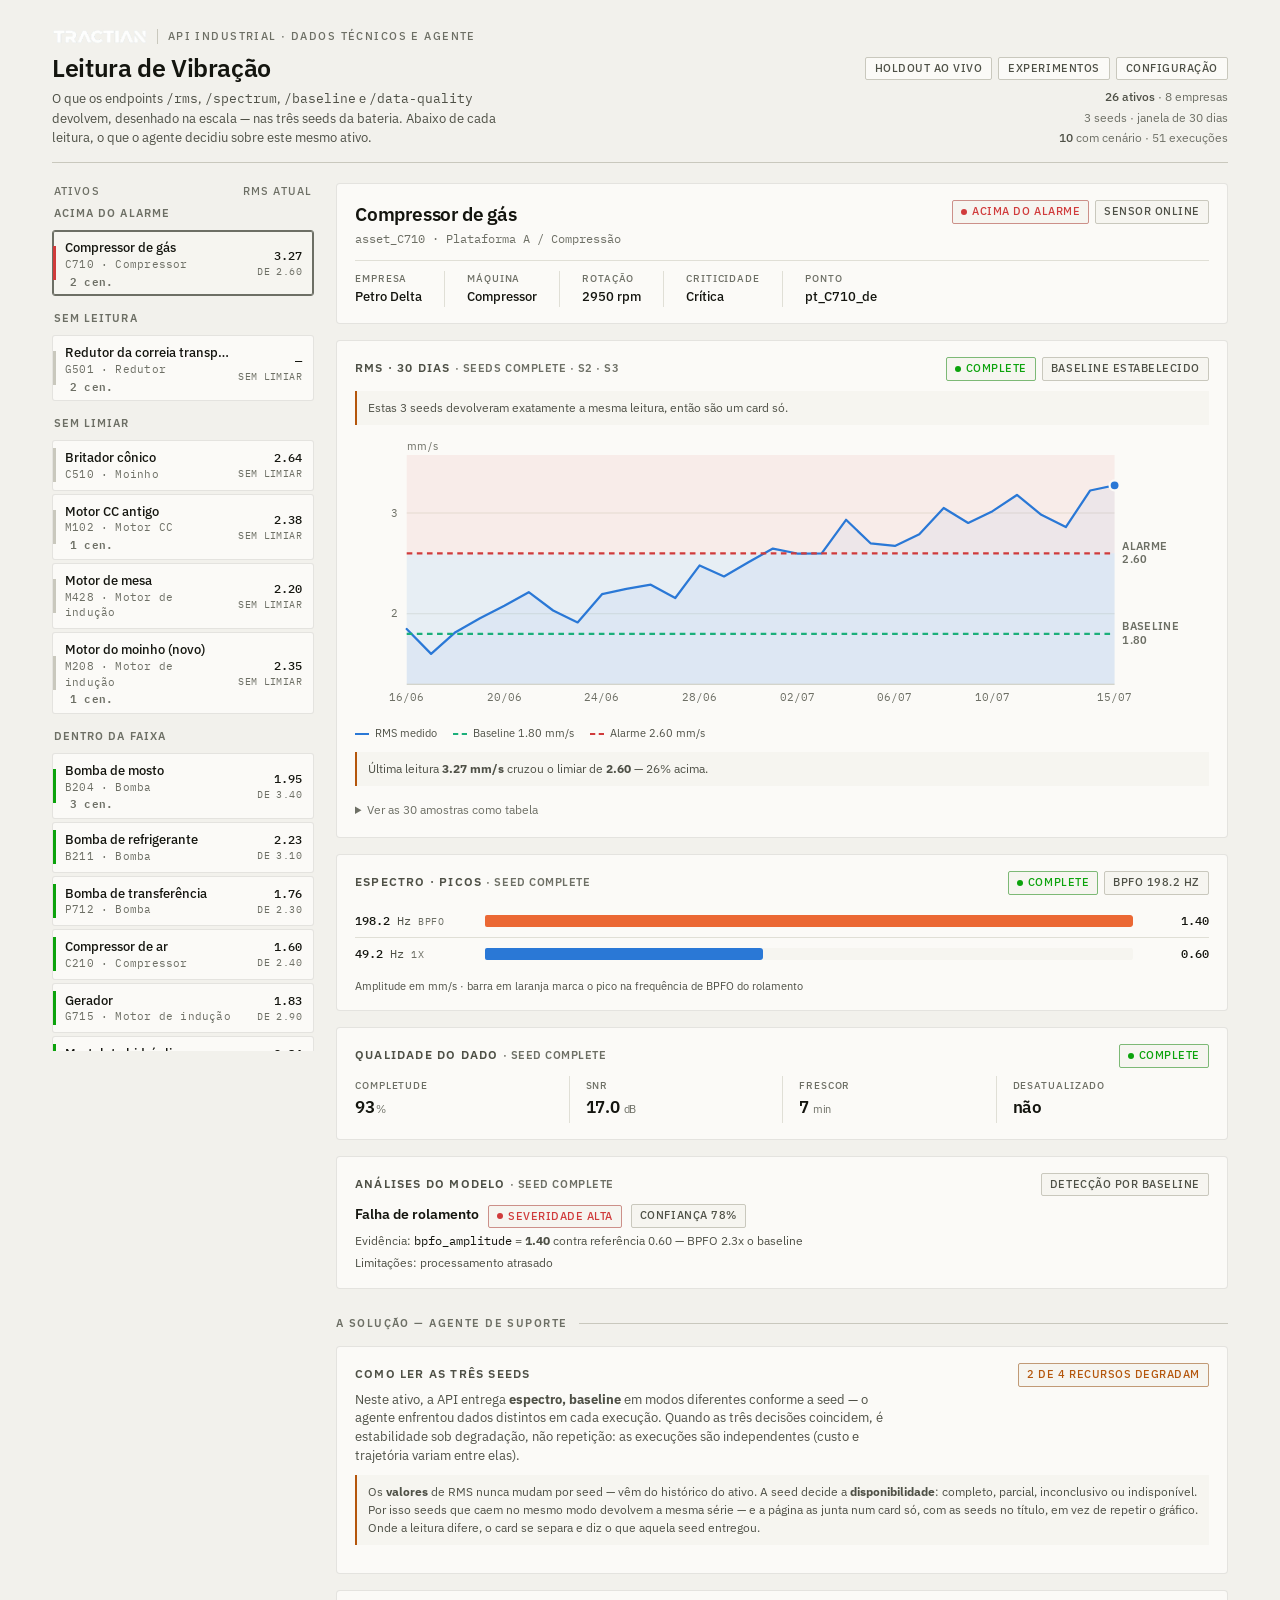
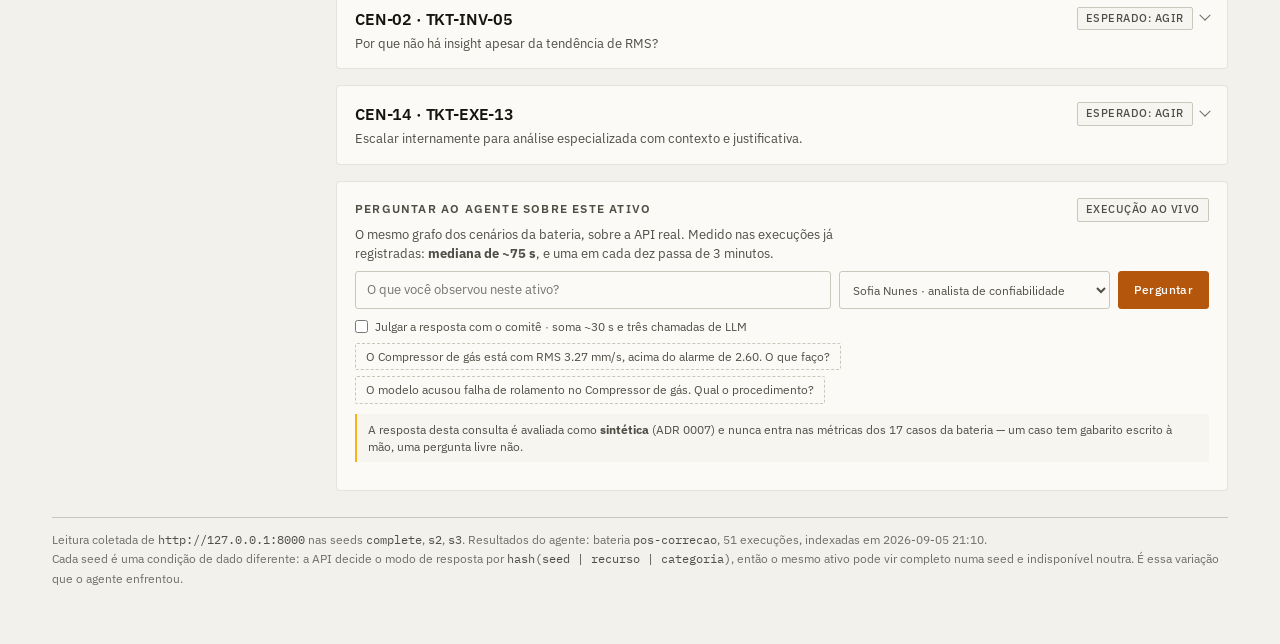
==== commit 58245588: "feat: altera diversas funções e implementa o holdout" ====
--- a/solution/painel/leitura/index.html
+++ b/solution/painel/leitura/index.html
@@ -21,6 +21,7 @@
     </div>
     <div>
       <div class="switches">
+        <button class="sw" id="sw-hold">Holdout ao vivo</button>
         <button class="sw" id="sw-exp">Experimentos</button>
         <button class="sw" id="sw-eng">Configuração</button>
       </div>
@@ -68,6 +69,20 @@
   </div>
 </div>
 
+<!-- holdout ao vivo: o agente resolvendo cenarios que ele nunca viu, passo a passo -->
+<div class="eng" id="hold" role="dialog" aria-modal="true" aria-labelledby="hold-t">
+  <div class="eng-cx">
+    <div class="eng-hd">
+      <div>
+        <h2 id="hold-t">Holdout ao vivo</h2>
+        <p>Oito cenários reservados para o teste final. O agente resolve na sua frente &mdash; o gabarito só aparece depois.</p>
+      </div>
+      <button class="eng-x" id="hold-x" aria-label="Fechar">×</button>
+    </div>
+    <div id="hold-corpo"></div>
+  </div>
+</div>
+
 <div class="dica" id="dica" role="tooltip" aria-hidden="true"></div>
 
 <script type="module" src="leitura.js"></script>
--- a/solution/painel/leitura/leitura.css
+++ b/solution/painel/leitura/leitura.css
@@ -744,3 +744,188 @@
 .sk-wrap{position:relative}
 
 @media (prefers-reduced-motion:reduce){*{transition:none!important; animation:none!important}}
+
+/* ================= holdout ao vivo =================
+ * O agente resolvendo cenarios que nunca viu, com os passos aparecendo conforme
+ * acontecem. A tela e um log: o que ja passou fica, o que esta acontecendo pulsa.
+ */
+.hd-grid{display:grid; grid-template-columns:minmax(0,260px) minmax(0,1fr); gap:14px; align-items:start}
+@media (max-width:860px){.hd-grid{grid-template-columns:1fr}}
+
+.hd-cen{display:flex; flex-direction:column; gap:6px; max-height:62vh; overflow:auto; padding-right:4px}
+.hd-c{
+  text-align:left; background:var(--surface); border:1px solid var(--line); border-radius:8px;
+  padding:9px 10px; cursor:pointer; display:block; width:100%; font:inherit; color:inherit;
+}
+.hd-c:hover{background:var(--surface-2); border-color:var(--ink-3)}
+.hd-c:focus-visible{outline:2px solid var(--accent); outline-offset:1px}
+.hd-c[aria-current="true"]{border-color:var(--accent); box-shadow:inset 0 0 0 1px var(--accent)}
+.hd-c[disabled]{opacity:.5; cursor:not-allowed}
+.hd-c-t{display:flex; justify-content:space-between; align-items:baseline; gap:8px}
+.hd-c-id{font-family:var(--mono); font-size:11px; font-weight:600; color:var(--accent)}
+.hd-c-a{font-size:10.5px; color:var(--ink-3); font-family:var(--mono)}
+.hd-c-m{font-size:11.5px; color:var(--ink-2); line-height:1.5; margin-top:4px;
+  display:-webkit-box; -webkit-line-clamp:2; -webkit-box-orient:vertical; overflow:hidden}
+/* Veredito de uma execucao ja feita nesta sessao, no proprio card. */
+.hd-c-v{font-size:10.5px; font-weight:600; margin-top:5px; font-family:var(--mono)}
+.hd-c-v.ok{color:var(--good)}
+.hd-c-v.no{color:var(--crit)}
+
+.hd-pal{min-width:0}
+.hd-vazio{
+  border:1px dashed var(--line); border-radius:8px; padding:26px 18px; text-align:center;
+  color:var(--ink-3); font-size:12.5px; line-height:1.7;
+}
+
+/* Cabecalho da execucao: o que o agente recebeu. */
+.hd-caso{background:var(--surface-2); border:1px solid var(--line); border-radius:8px; padding:11px 12px; margin-bottom:10px}
+.hd-caso-h{display:flex; justify-content:space-between; align-items:baseline; gap:10px; flex-wrap:wrap}
+.hd-caso-id{font-family:var(--mono); font-size:11.5px; font-weight:600}
+.hd-caso-meta{font-size:10.5px; color:var(--ink-3); font-family:var(--mono)}
+.hd-caso-m{font-size:12.5px; color:var(--ink); line-height:1.65; margin-top:7px; font-style:italic}
+
+/* O log de passos. Cada linha entra por cima, sem empurrar o que ja esta lido. */
+.hd-log{
+  border:1px solid var(--line); border-radius:8px; background:var(--surface);
+  max-height:44vh; overflow:auto; padding:6px;
+}
+.hd-l{
+  display:grid; grid-template-columns:15px minmax(0,1fr) auto; gap:8px; align-items:baseline;
+  padding:5px 7px; border-radius:5px; font-size:12px; line-height:1.5;
+  animation:hd-in .18s ease-out;
+}
+@keyframes hd-in{from{opacity:0; transform:translateY(-3px)}to{opacity:1; transform:none}}
+.hd-l + .hd-l{border-top:1px solid var(--line-2, var(--line))}
+.hd-l-ic{font-family:var(--mono); font-size:11px; text-align:center; color:var(--ink-3)}
+.hd-l-tx{min-width:0; word-break:break-word}
+.hd-l-rt{font-size:10.5px; color:var(--ink-3); font-family:var(--mono); white-space:nowrap}
+.hd-l code{font-family:var(--mono); font-size:11.5px}
+
+.hd-l.papel{background:color-mix(in srgb, var(--accent) 8%, transparent)}
+.hd-l.papel .hd-l-tx{font-weight:600}
+.hd-l.achado{background:color-mix(in srgb, var(--good) 7%, transparent)}
+.hd-l.erro{background:color-mix(in srgb, var(--crit) 9%, transparent)}
+.hd-l.erro .hd-l-tx{color:var(--crit)}
+.hd-l .mode{font-size:10px; text-transform:uppercase; letter-spacing:.06em; padding:1px 5px;
+  border-radius:3px; border:1px solid var(--line); color:var(--ink-3)}
+.hd-l .mode.partial,.hd-l .mode.inconclusive{color:var(--warn); border-color:var(--warn)}
+.hd-l .mode.conflict,.hd-l .mode.unavailable{color:var(--crit); border-color:var(--crit)}
+.hd-l .st-err{color:var(--crit); font-weight:600}
+
+/* Barra de estado: rodando / terminou. */
+.hd-bar{display:flex; align-items:center; gap:9px; margin:10px 0 8px; flex-wrap:wrap}
+.hd-pulse{width:8px; height:8px; border-radius:50%; background:var(--accent); animation:hd-p 1s ease-in-out infinite}
+@keyframes hd-p{0%,100%{opacity:1}50%{opacity:.25}}
+.hd-st{font-size:12px; color:var(--ink-2); font-weight:500}
+.hd-tk{font-size:11px; color:var(--ink-3); font-family:var(--mono); margin-left:auto}
+
+/* Resposta final ao cliente. */
+.hd-resp{border:1px solid var(--line); border-left:3px solid var(--accent); border-radius:0 8px 8px 0;
+  background:var(--surface-2); padding:11px 13px; margin-top:11px}
+.hd-resp h4{font-size:11px; letter-spacing:.09em; text-transform:uppercase; color:var(--ink-3); margin:0 0 6px}
+.hd-resp p{font-size:12.5px; line-height:1.7; margin:0; color:var(--ink)}
+.hd-dec{display:inline-block; font-family:var(--mono); font-size:11px; font-weight:600;
+  padding:2px 7px; border-radius:4px; border:1px solid var(--accent); color:var(--accent); margin-bottom:7px}
+
+/* Veredito: o gabarito, revelado so agora. */
+.hd-ver{margin-top:13px; border:1px solid var(--line); border-radius:8px; overflow:hidden}
+.hd-ver-h{display:flex; align-items:center; gap:9px; padding:9px 12px; background:var(--surface-2);
+  border-bottom:1px solid var(--line); flex-wrap:wrap}
+.hd-ver-h h4{margin:0; font-size:12.5px; font-weight:600}
+.hd-selo{font-family:var(--mono); font-size:11px; font-weight:700; padding:3px 9px; border-radius:4px}
+.hd-selo.ok{background:color-mix(in srgb, var(--good) 16%, transparent); color:var(--good)}
+.hd-selo.no{background:color-mix(in srgb, var(--crit) 14%, transparent); color:var(--crit)}
+.hd-ver-b{padding:11px 12px}
+.hd-ver-b p{font-size:12px; line-height:1.7; color:var(--ink-2); margin:0 0 9px}
+.hd-q{display:flex; gap:7px; align-items:baseline; font-size:11.5px; padding:4px 0; border-top:1px solid var(--line)}
+.hd-q:first-of-type{border-top:0}
+.hd-q-m{font-family:var(--mono); width:14px; text-align:center; flex:none}
+.hd-q-m.hit{color:var(--good)}
+.hd-q-m.miss{color:var(--crit)}
+.hd-q code{font-family:var(--mono); font-size:11px}
+.hd-q-n{color:var(--ink-3); font-size:11px; display:block; margin-top:2px; line-height:1.5}
+.hd-mets{display:flex; gap:14px; flex-wrap:wrap; margin-top:10px; padding-top:9px; border-top:1px solid var(--line)}
+.hd-met{font-size:11px; color:var(--ink-3)}
+.hd-met b{display:block; font-size:14px; color:var(--ink); font-family:var(--mono); font-weight:600}
+
+/* O holdout ao vivo precisa de mais largura que os outros dois modais: sao duas colunas
+   (lista de cenarios + log rolando) e o log tem `GET /assets/asset_M428/data-quality`
+   com anotacao do gabarito ao lado. A 620px do padrao isso quebra em duas linhas por
+   item e a leitura do que esta acontecendo se perde. */
+#hold{padding:24px 20px}
+#hold .eng-cx{max-width:1180px}
+#hold .hd-grid{grid-template-columns:minmax(0,300px) minmax(0,1fr); gap:18px}
+#hold .hd-cen{max-height:min(70vh, 720px)}
+#hold .hd-log{max-height:min(62vh, 640px)}
+@media (max-width:1000px){
+  #hold .hd-grid{grid-template-columns:1fr}
+  #hold .hd-cen{max-height:none}
+}
+
+/* Botao de executar. Selecionar um cenario e ler o que ele pede e uma coisa; gastar uma
+   chamada de LLM e outra — o clique que dispara precisa ser deliberado e proprio. */
+.hd-go{
+  display:inline-flex; align-items:center; gap:8px; margin-top:2px;
+  background:var(--accent); color:#fff; border:1px solid var(--accent);
+  border-radius:6px; padding:8px 15px; font:inherit; font-size:12.5px; font-weight:600;
+  cursor:pointer;
+}
+.hd-go:hover:not([disabled]){filter:brightness(1.08)}
+.hd-go:focus-visible{outline:2px solid var(--accent); outline-offset:2px}
+.hd-go[disabled]{opacity:.55; cursor:not-allowed}
+.hd-go .go-i{font-size:11px}
+
+/* Cabecalho do cenario escolhido, antes de rodar: o que o agente vai receber. */
+.hd-prev{border:1px solid var(--line); border-radius:8px; padding:13px 14px; background:var(--surface)}
+.hd-prev-h{display:flex; justify-content:space-between; align-items:baseline; gap:10px; flex-wrap:wrap}
+.hd-prev-id{font-family:var(--mono); font-size:12px; font-weight:600}
+.hd-prev-m{font-size:13px; color:var(--ink); line-height:1.7; margin:9px 0 13px; font-style:italic}
+.hd-prev-n{font-size:11.5px; color:var(--ink-3); line-height:1.6; margin:11px 0 0}
+
+/* Botao + caixa do comite na previa. */
+.hd-acoes{display:flex; align-items:center; gap:14px; flex-wrap:wrap}
+.hd-chk{display:inline-flex; align-items:center; gap:7px; font-size:12px; color:var(--ink-2); cursor:pointer}
+.hd-chk input{accent-color:var(--accent); width:14px; height:14px; cursor:pointer}
+.hd-chk:hover{color:var(--ink)}
+
+/* Enquanto o comite responde: as tres chamadas levam alguns segundos e o silencio
+   nesse intervalo se confunde com a tela ter travado. */
+.hd-jz-wait{
+  padding:11px 13px; margin-top:11px; font-size:12px; color:var(--ink-3);
+  border:1px dashed var(--line); border-radius:8px; animation:hd-p 1.4s ease-in-out infinite;
+}
+.hd-jz-erro{padding:11px 13px; margin-top:11px; font-size:12px; line-height:1.6;
+  color:var(--ink-2); border:1px solid var(--line); border-left:3px solid var(--warn); border-radius:0 8px 8px 0}
+
+/* As notas. */
+.hd-jz{margin-top:13px; border:1px solid var(--line); border-radius:8px; overflow:hidden}
+.hd-jz .hd-ver-h{background:var(--surface-2)}
+.hd-jz-d{padding:9px 0; border-top:1px solid var(--line)}
+.hd-jz-d:first-child{border-top:0; padding-top:0}
+.hd-jz-h{display:flex; justify-content:space-between; align-items:baseline; gap:10px}
+.hd-jz-t{font-size:12.5px; font-weight:600}
+.hd-jz-n{font-family:var(--mono); font-size:12px; font-weight:700; padding:2px 8px; border-radius:4px;
+  border:1px solid var(--line); color:var(--ink-3)}
+.hd-jz-n.ok{color:var(--good); border-color:var(--good)}
+.hd-jz-n.med{color:var(--warn); border-color:var(--warn)}
+.hd-jz-n.no{color:var(--crit); border-color:var(--crit)}
+.hd-jz-r{font-size:11.5px; line-height:1.65; color:var(--ink-2); margin:5px 0 0}
+.hd-jz-m{font-size:10.5px; color:var(--ink-3); font-family:var(--mono); margin:4px 0 0}
+.hd-jz-av{font-size:11px; line-height:1.6; color:var(--ink-3); margin:11px 0 0;
+  padding-top:9px; border-top:1px solid var(--line)}
+.hd-selo.med{background:color-mix(in srgb, var(--warn) 18%, transparent); color:var(--warn)}
+
+/* Seletor do modelo do comite, na aba Configuracao. */
+.juiz-sel{
+  width:100%; max-width:520px; font:inherit; font-size:12px; font-family:var(--mono);
+  padding:7px 9px; border:1px solid var(--line); border-radius:6px;
+  background:var(--surface); color:var(--ink); cursor:pointer;
+}
+.juiz-sel:hover{border-color:var(--ink-3)}
+.juiz-sel:focus-visible{outline:2px solid var(--accent); outline-offset:1px}
+/* Nota explicativa abaixo de um controle: menor e mais apagada que o texto do corpo,
+   porque e ressalva, nao instrucao. */
+.eng-esp{font-size:11.5px; line-height:1.65; color:var(--ink-3); margin:8px 0 0}
+/* O modelo ativo, ao lado da caixa do comite na previa do holdout. */
+.hd-chk-m{font-family:var(--mono); font-size:10.5px; color:var(--ink-3);
+  background:var(--surface-2); padding:1px 5px; border-radius:3px; border:1px solid var(--line)}
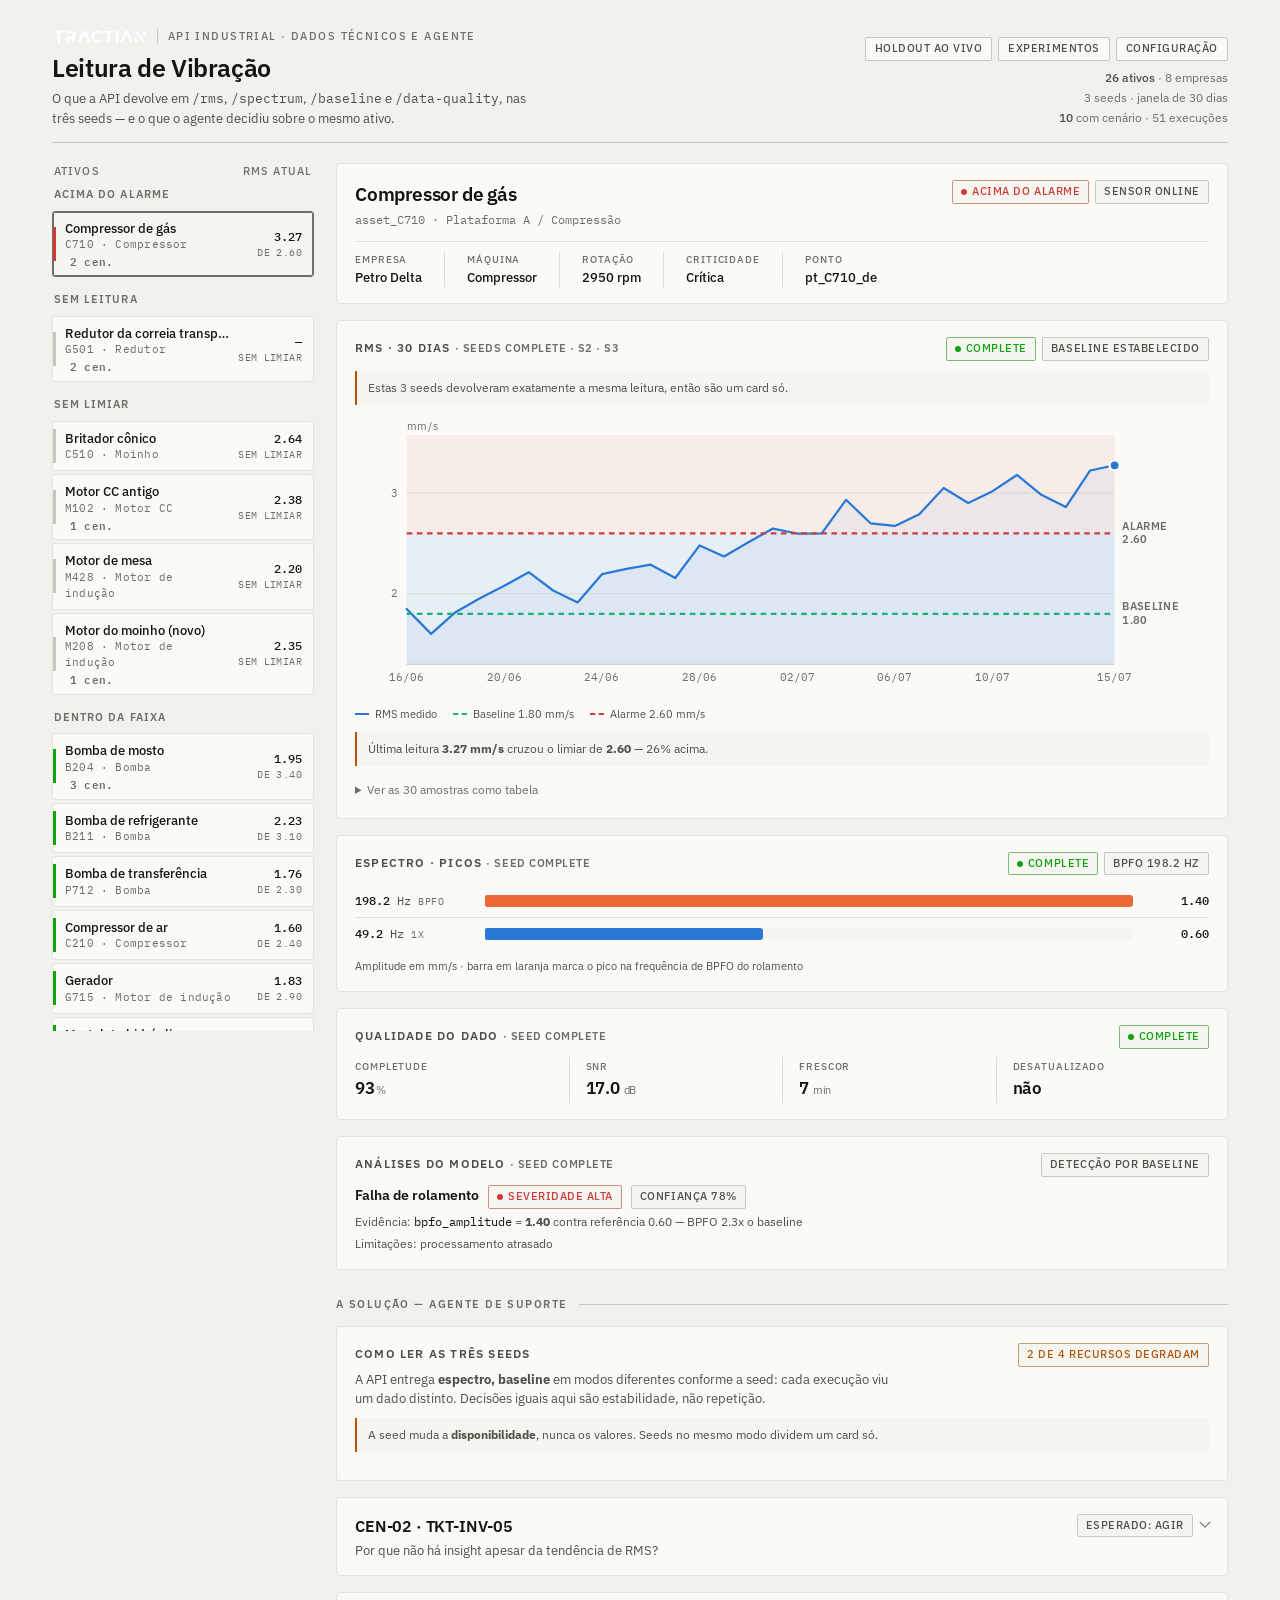
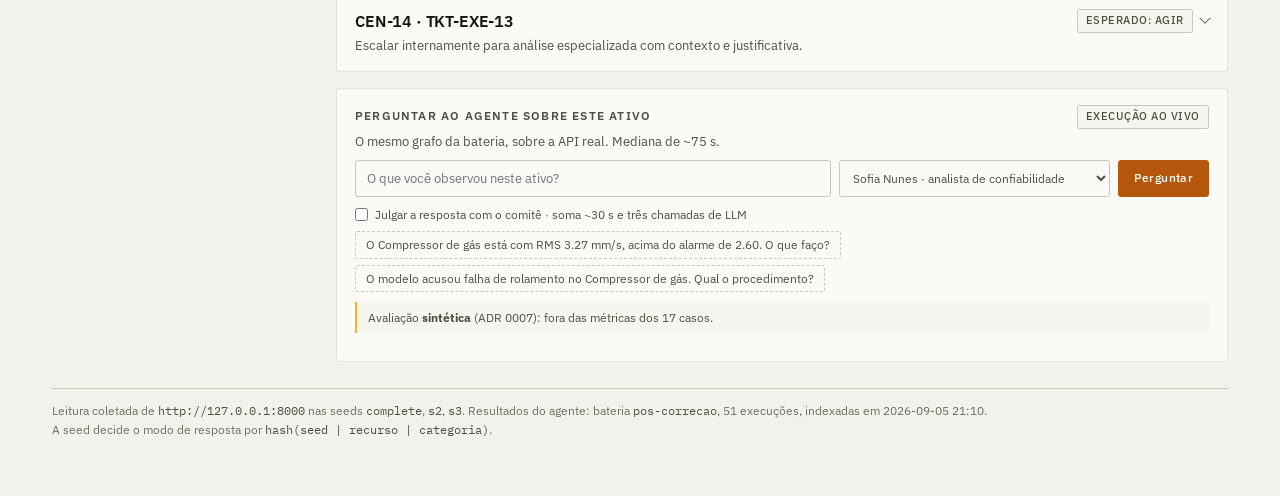
==== commit 7d80a570: "docs: resume o experimento" ====
--- a/solution/painel/leitura/index.html
+++ b/solution/painel/leitura/index.html
@@ -17,7 +17,7 @@
         <span class="eyebrow">API industrial &middot; dados técnicos e agente</span>
       </div>
       <h1>Leitura de Vibração</h1>
-      <p class="sub">O que os endpoints <code class="mono">/rms</code>, <code class="mono">/spectrum</code>, <code class="mono">/baseline</code> e <code class="mono">/data-quality</code> devolvem, desenhado na escala &mdash; nas três seeds da bateria. Abaixo de cada leitura, o que o agente decidiu sobre este mesmo ativo.</p>
+      <p class="sub">O que a API devolve em <code class="mono">/rms</code>, <code class="mono">/spectrum</code>, <code class="mono">/baseline</code> e <code class="mono">/data-quality</code>, nas três seeds &mdash; e o que o agente decidiu sobre o mesmo ativo.</p>
     </div>
     <div>
       <div class="switches">
@@ -47,7 +47,7 @@
     <div class="eng-hd">
       <div>
         <h2 id="eng-t">Configuração</h2>
-        <p>Aparência da página e as escolhas de método que a bateria mediu.</p>
+
       </div>
       <button class="eng-x" id="eng-x" aria-label="Fechar">×</button>
     </div>
@@ -61,7 +61,7 @@
     <div class="eng-hd">
       <div>
         <h2 id="exp-t">Experimentos</h2>
-        <p>Cada hipótese com as execuções reais que a testaram.</p>
+
       </div>
       <button class="eng-x" id="exp-x" aria-label="Fechar">×</button>
     </div>
@@ -75,7 +75,7 @@
     <div class="eng-hd">
       <div>
         <h2 id="hold-t">Holdout ao vivo</h2>
-        <p>Oito cenários reservados para o teste final. O agente resolve na sua frente &mdash; o gabarito só aparece depois.</p>
+
       </div>
       <button class="eng-x" id="hold-x" aria-label="Fechar">×</button>
     </div>
--- a/solution/painel/leitura/leitura.css
+++ b/solution/painel/leitura/leitura.css
@@ -929,3 +929,11 @@
 /* O modelo ativo, ao lado da caixa do comite na previa do holdout. */
 .hd-chk-m{font-family:var(--mono); font-size:10.5px; color:var(--ink-3);
   background:var(--surface-2); padding:1px 5px; border-radius:3px; border:1px solid var(--line)}
+
+/* Estado vazio: uma etiqueta discreta no alto, nao um paragrafo centralizado no meio da
+   coluna. Espaco vazio e uma resposta legitima — preenche-lo com texto so para nao
+   parecer vazio e o que faz a tela parecer gerada. */
+#hold .hd-vazio{
+  border:0; padding:2px 0 0; text-align:left; font-size:11.5px;
+  letter-spacing:.06em; text-transform:uppercase; color:var(--ink-3);
+}
